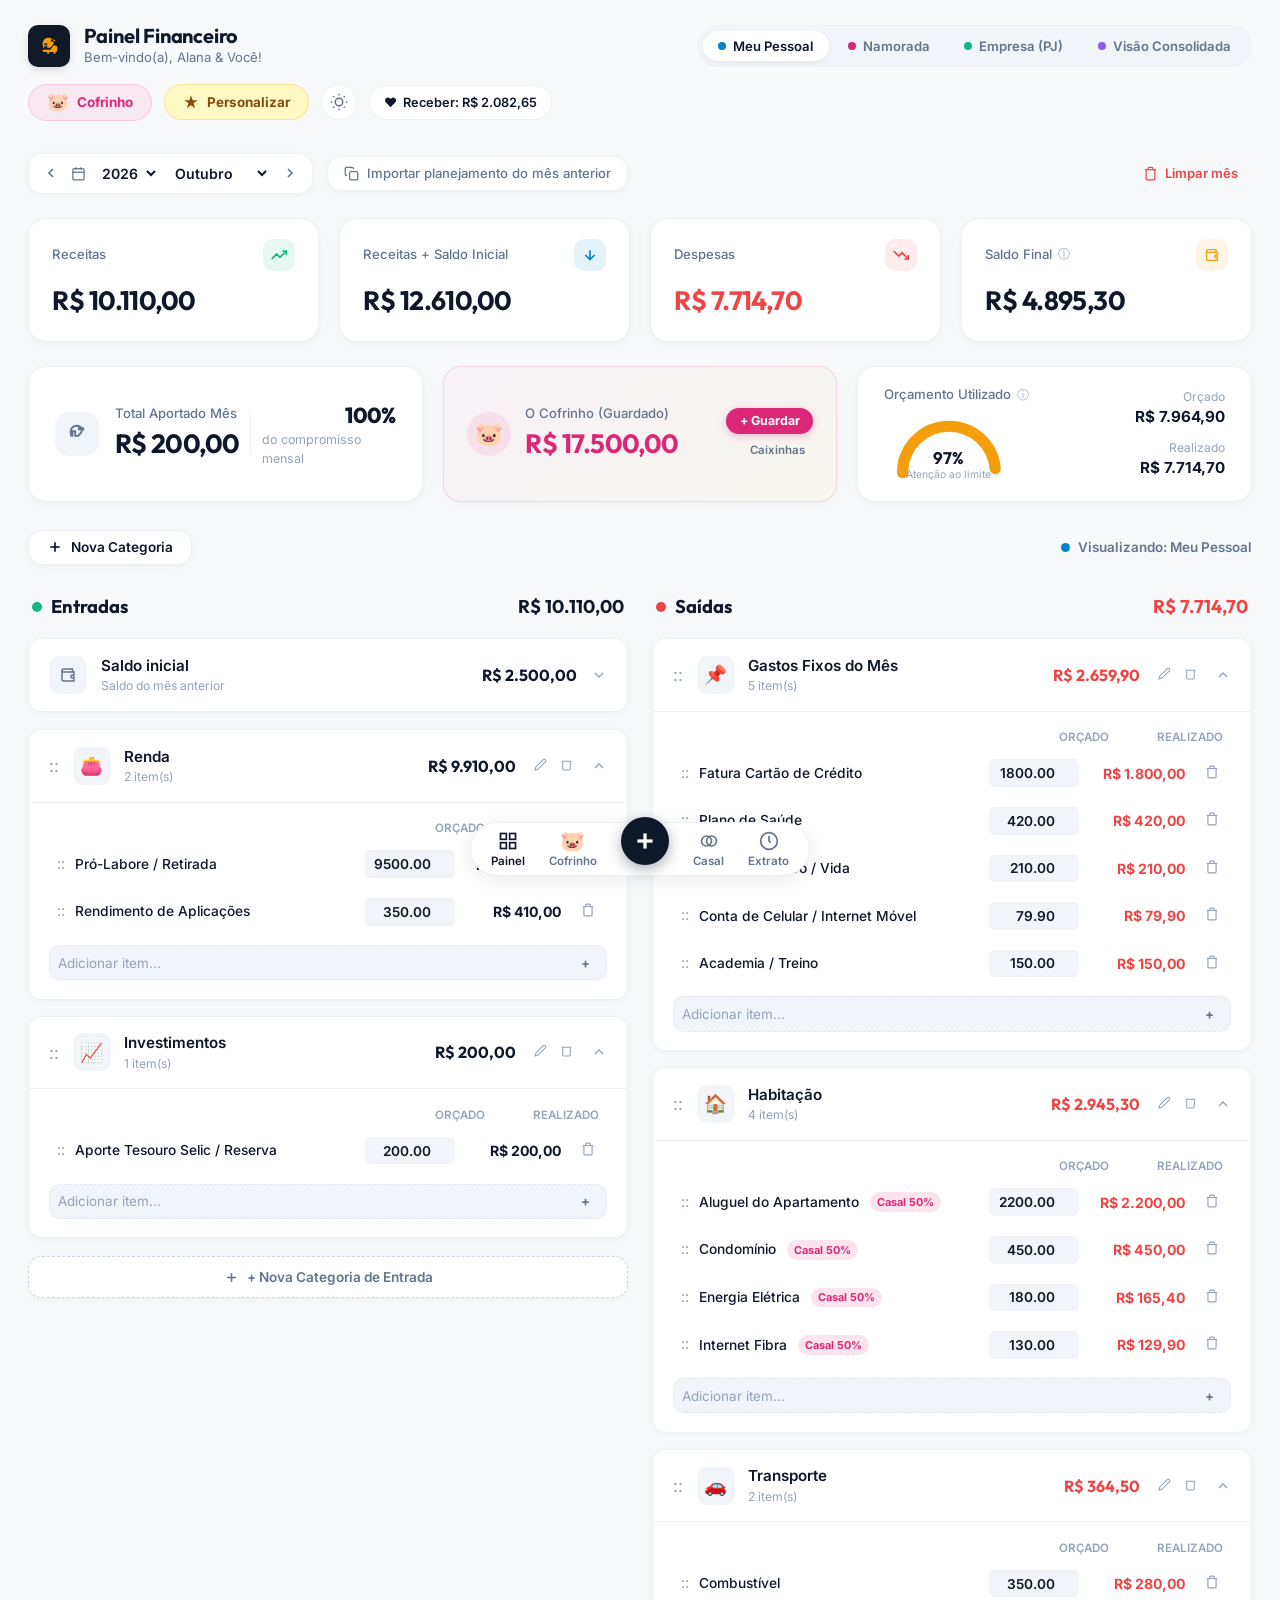
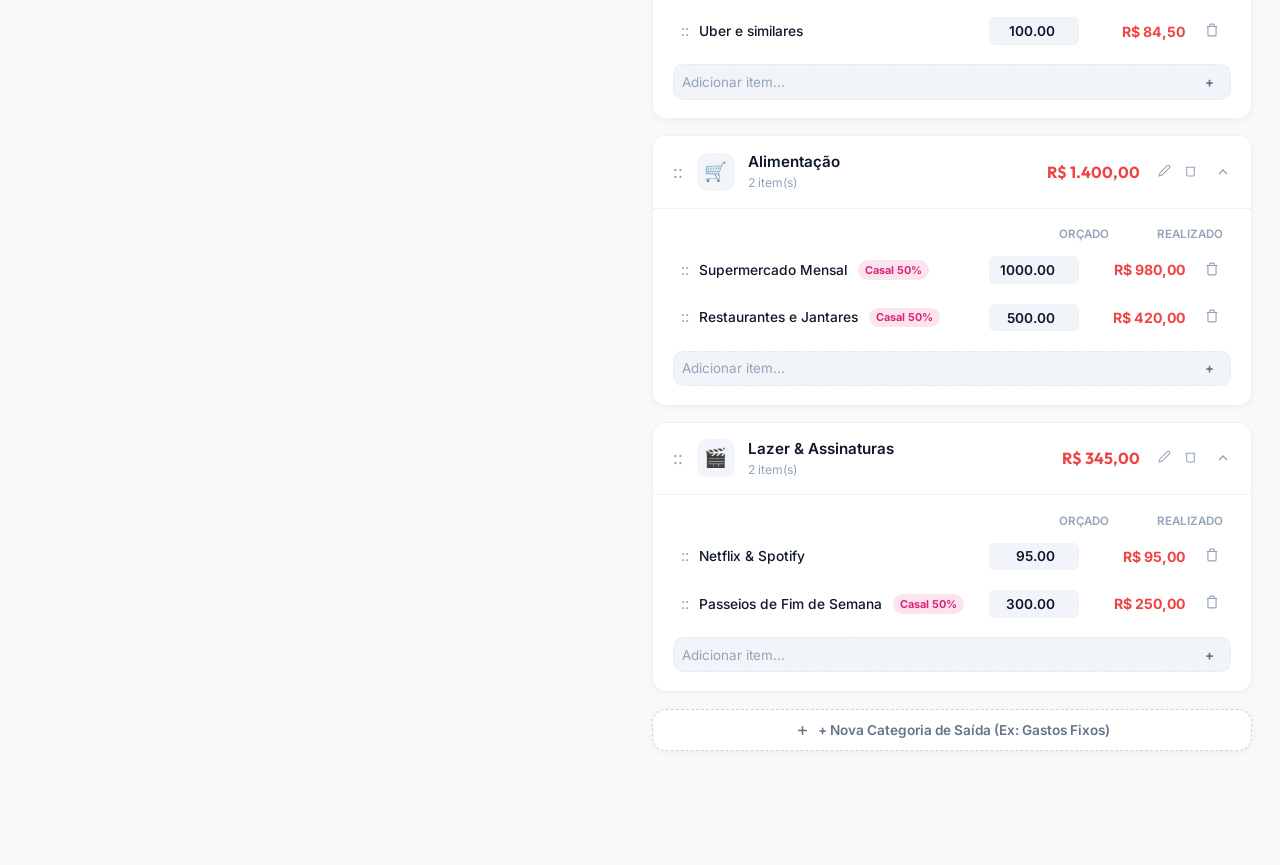
==== fin-dashboard/index.html @ a8e89af6 "feat: initial commit - FinFlow 360 dashboard financeiro" ====
<!DOCTYPE html>
<html lang="pt-BR">
<head>
  <meta charset="UTF-8" />
  <meta name="viewport" content="width=device-width, initial-scale=1.0" />
  <title>Painel Financeiro | Gestão Pessoal, Namorada e PJ</title>
  <meta name="description" content="Dashboard financeiro inteligente inspirado no Finavera, com controle de orçamento orçado vs realizado, metas e multi-perfil (Pessoal, Casal e PJ)." />

  <!-- Google Fonts: Inter & Outfit -->
  <link rel="preconnect" href="https://fonts.googleapis.com" />
  <link rel="preconnect" href="https://fonts.gstatic.com" crossorigin />
  <link href="https://fonts.googleapis.com/css2?family=Inter:wght@300;400;500;600;700;800&family=Outfit:wght@400;500;600;700;800&display=swap" rel="stylesheet" />

  <link rel="stylesheet" href="styles.css" />
</head>
<body>
  <!-- Toast Notification Container -->
  <div id="toast-container" class="toast-container" aria-live="polite"></div>

  <!-- App Container -->
  <div class="app-container">
    
    <!-- Top Header Bar (Inspired by Finavera) -->
    <header class="app-header">
      <div class="header-left">
        <!-- Piggy Bank Logo Badge -->
        <div class="brand-badge-icon" title="Painel Financeiro">
          <svg width="22" height="22" viewBox="0 0 24 24" fill="currentColor">
            <path d="M19 7c0-1.1-.9-2-2-2h-3v2h3v2.65L13.52 14H10V9H7v5H5.82C5.4 12.84 5 11.23 5 9.5 5 5.91 7.91 3 11.5 3c2.4 0 4.5 1.3 5.6 3.2L19 7zm-7 9h1.5l3.4-4.5h2.1c1.1 0 2 .9 2 2v3.5c0 .8-.7 1.5-1.5 1.5H19v2h-2v-2h-5v2h-2v-2H6.5C5.7 18 5 17.3 5 16.5V16h7zm-3.5-3.5c.55 0 1-.45 1-1s-.45-1-1-1-1 .45-1 1 .45 1 1 1z"/>
          </svg>
        </div>
        <div class="brand-titles">
          <h1 class="header-main-title">Painel Financeiro</h1>
          <span class="header-welcome" id="header-user-welcome">Bem-vindo(a), Alana & Você!</span>
        </div>
      </div>

      <!-- Center: Profile Switcher Tabs (3 Perfis + Consolidado) -->
      <div class="profile-nav-pills" id="profile-pill-selector">
        <button class="profile-pill active" data-profile="me" id="pill-me">
          <span class="pill-dot dot-me"></span>
          <span>Meu Pessoal</span>
        </button>
        <button class="profile-pill" data-profile="girlfriend" id="pill-girlfriend">
          <span class="pill-dot dot-gf"></span>
          <span>Namorada</span>
        </button>
        <button class="profile-pill" data-profile="business" id="pill-business">
          <span class="pill-dot dot-biz"></span>
          <span>Empresa (PJ)</span>
        </button>
        <button class="profile-pill" data-profile="all" id="pill-all">
          <span class="pill-dot dot-all"></span>
          <span>Visão Consolidada</span>
        </button>
      </div>

      <!-- Header Right Action Buttons -->
      <div class="header-right">
        <!-- Botão Cofrinho (O famoso Porquinho) -->
        <button class="btn-cofrinho" id="btn-open-cofrinho-modal" title="Abrir Meu Cofrinho (O famoso Porquinho)">
          <span class="pig-emoji">🐷</span>
          <span>Cofrinho</span>
        </button>

        <button class="btn-personalizar" id="btn-open-metas-modal" title="Personalizar metas e compromisso mensal">
          <svg width="16" height="16" viewBox="0 0 24 24" fill="currentColor">
            <path d="M12 2l2.4 7.4H22l-6.2 4.5 2.4 7.4L12 16.8 5.8 21.3l2.4-7.4L2 9.4h7.6z"/>
          </svg>
          <span>Personalizar</span>
        </button>

        <button class="btn-ghost-icon" id="btn-toggle-theme" title="Alternar Modo Escuro / Claro">
          <svg class="theme-icon-sun" width="18" height="18" viewBox="0 0 24 24" fill="none" stroke="currentColor" stroke-width="2">
            <circle cx="12" cy="12" r="5"/><line x1="12" y1="1" x2="12" y2="3"/><line x1="12" y1="21" x2="12" y2="23"/><line x1="4.22" y1="4.22" x2="5.64" y2="5.64"/><line x1="18.36" y1="18.36" x2="19.78" y2="19.78"/><line x1="1" y1="12" x2="3" y2="12"/><line x1="21" y1="12" x2="23" y2="12"/><line x1="4.22" y1="19.78" x2="5.64" y2="18.36"/><line x1="18.36" y1="5.64" x2="19.78" y2="4.22"/>
          </svg>
        </button>

        <!-- Quick Couple Debt Badge -->
        <div class="header-couple-pill" id="header-couple-settlement-btn" title="Ver Divisão de Gastos do Casal">
          <span class="hc-heart">❤️</span>
          <span class="hc-text" id="header-couple-text">Acerto: R$ 0,00</span>
        </div>
      </div>
    </header>

    <!-- Month & Period Bar (Exact layout as Screenshot) -->
    <section class="period-bar-section">
      <div class="period-bar-left">
        <div class="period-selector-box">
          <button class="period-nav-arrow" id="btn-prev-period" title="Mês Anterior">
            <svg width="16" height="16" viewBox="0 0 24 24" fill="none" stroke="currentColor" stroke-width="2.5"><polyline points="15 18 9 12 15 6"/></svg>
          </button>
          
          <div class="period-select-group">
            <svg width="15" height="15" viewBox="0 0 24 24" fill="none" stroke="currentColor" stroke-width="2"><rect x="3" y="4" width="18" height="18" rx="2" ry="2"/><line x1="16" y1="2" x2="16" y2="6"/><line x1="8" y1="2" x2="8" y2="6"/><line x1="3" y1="10" x2="21" y2="10"/></svg>
            <select id="select-year" class="period-select">
              <option value="2025">2025</option>
              <option value="2026" selected>2026</option>
              <option value="2027">2027</option>
            </select>
          </div>

          <div class="period-select-group">
            <select id="select-month" class="period-select">
              <option value="0">Janeiro</option>
              <option value="1">Fevereiro</option>
              <option value="2">Março</option>
              <option value="3">Abril</option>
              <option value="4">Maio</option>
              <option value="5">Junho</option>
              <option value="6">Julho</option>
              <option value="7">Agosto</option>
              <option value="8">Setembro</option>
              <option value="9" selected>Outubro</option>
              <option value="10">Novembro</option>
              <option value="11">Dezembro</option>
            </select>
          </div>

          <button class="period-nav-arrow" id="btn-next-period" title="Próximo Mês">
            <svg width="16" height="16" viewBox="0 0 24 24" fill="none" stroke="currentColor" stroke-width="2.5"><polyline points="9 18 15 12 9 6"/></svg>
          </button>
        </div>

        <button class="btn-import-previous" id="btn-copy-prev-month" title="Copiar estrutura e orçamentos do mês anterior">
          <svg width="15" height="15" viewBox="0 0 24 24" fill="none" stroke="currentColor" stroke-width="2"><rect x="9" y="9" width="13" height="13" rx="2" ry="2"/><path d="M5 15H4a2 2 0 0 1-2-2V4a2 2 0 0 1 2-2h9a2 2 0 0 1 2 2v1"/></svg>
          <span>Importar planejamento do mês anterior</span>
        </button>
      </div>

      <div class="period-bar-right">
        <button class="btn-clear-month" id="btn-clear-month">
          <svg width="15" height="15" viewBox="0 0 24 24" fill="none" stroke="currentColor" stroke-width="2"><polyline points="3 6 5 6 21 6"/><path d="M19 6v14a2 2 0 0 1-2 2H7a2 2 0 0 1-2-2V6m3 0V4a2 2 0 0 1 2-2h4a2 2 0 0 1 2 2v2"/></svg>
          <span>Limpar mês</span>
        </button>
      </div>
    </section>

    <!-- Row 1: 4 Main KPI Cards (Exactly as Finavera) -->
    <section class="kpi-finavera-grid">
      <!-- Card 1: Receitas -->
      <div class="card-kpi">
        <div class="kpi-top">
          <span class="kpi-label">Receitas</span>
          <div class="kpi-badge-icon badge-inc">
            <svg width="16" height="16" viewBox="0 0 24 24" fill="none" stroke="currentColor" stroke-width="2.5"><polyline points="23 6 13.5 15.5 8.5 10.5 1 18"/><polyline points="17 6 23 6 23 12"/></svg>
          </div>
        </div>
        <div class="kpi-big-value" id="kpi-receitas">R$ 0,00</div>
      </div>

      <!-- Card 2: Receitas + Saldo Inicial -->
      <div class="card-kpi">
        <div class="kpi-top">
          <span class="kpi-label">Receitas + Saldo Inicial</span>
          <div class="kpi-badge-icon badge-initial">
            <svg width="16" height="16" viewBox="0 0 24 24" fill="none" stroke="currentColor" stroke-width="2.5"><line x1="12" y1="5" x2="12" y2="19"/><polyline points="19 12 12 19 5 12"/></svg>
          </div>
        </div>
        <div class="kpi-big-value" id="kpi-receitas-saldo">R$ 0,00</div>
      </div>

      <!-- Card 3: Despesas -->
      <div class="card-kpi">
        <div class="kpi-top">
          <span class="kpi-label">Despesas</span>
          <div class="kpi-badge-icon badge-exp">
            <svg width="16" height="16" viewBox="0 0 24 24" fill="none" stroke="currentColor" stroke-width="2.5"><polyline points="23 18 13.5 8.5 8.5 13.5 1 6"/><polyline points="17 18 23 18 23 12"/></svg>
          </div>
        </div>
        <div class="kpi-big-value value-red" id="kpi-despesas">R$ 0,00</div>
      </div>

      <!-- Card 4: Saldo Final -->
      <div class="card-kpi">
        <div class="kpi-top">
          <span class="kpi-label">Saldo Final <span class="info-circle" title="Receitas + Saldo Inicial - Despesas">ⓘ</span></span>
          <div class="kpi-badge-icon badge-wallet">
            <svg width="16" height="16" viewBox="0 0 24 24" fill="none" stroke="currentColor" stroke-width="2"><path d="M20 12V8H6a2 2 0 0 1-2-2c0-1.1.9-2 2-2h12v4"/><path d="M4 6v12c0 1.1.9 2 2 2h14v-4"/><circle cx="18" cy="14" r="2"/></svg>
          </div>
        </div>
        <div class="kpi-big-value" id="kpi-saldo-final">R$ 0,00</div>
      </div>
    </section>

    <!-- Row 2: Secondary Cards (Total Investido + O Cofrinho + Orçamento Utilizado) -->
    <section class="kpi-secondary-grid">
      <!-- Total Investido Card -->
      <div class="card-kpi card-invested">
        <div class="invested-left">
          <div class="piggy-icon-container">
            <svg width="22" height="22" viewBox="0 0 24 24" fill="none" stroke="currentColor" stroke-width="2">
              <path d="M19 7c0-1.1-.9-2-2-2h-3v2h3v2.65L13.52 14H10V9H7v5H5.82C5.4 12.84 5 11.23 5 9.5 5 5.91 7.91 3 11.5 3c2.4 0 4.5 1.3 5.6 3.2L19 7z"/>
            </svg>
          </div>
          <div class="invested-text">
            <span class="kpi-label">Total Aportado Mês</span>
            <div class="kpi-big-value" id="kpi-invested">R$ 0,00</div>
          </div>
        </div>

        <div class="invested-divider"></div>

        <div class="invested-right">
          <div class="invested-pct" id="kpi-invested-pct">0%</div>
          <span class="invested-sub">do compromisso mensal</span>
        </div>
      </div>

      <!-- Card do Cofrinho (O famoso Porquinho) -->
      <div class="card-kpi card-cofrinho" id="card-cofrinho-widget">
        <div class="cofrinho-card-left">
          <div class="piggy-circle-icon">
            <span class="pig-large">🐷</span>
          </div>
          <div class="cofrinho-info">
            <span class="kpi-label">O Cofrinho (Guardado)</span>
            <div class="kpi-big-value value-piggy" id="kpi-cofrinho-total">R$ 0,00</div>
          </div>
        </div>
        <div class="cofrinho-card-actions">
          <button class="btn-guardar-cofrinho" id="btn-quick-guardar" title="Guardar dinheiro no porquinho">
            + Guardar
          </button>
          <button class="btn-detalhes-cofrinho" id="btn-quick-ver-cofrinho" title="Ver caixinhas do porquinho">
            Caixinhas
          </button>
        </div>
      </div>

      <!-- Orçamento Utilizado Card (With Semicircle Gauge) -->
      <div class="card-kpi card-gauge">
        <div class="gauge-left">
          <span class="kpi-label">Orçamento Utilizado <span class="info-circle" title="Porcentagem do orçamento realizado sobre o orçado">ⓘ</span></span>
          <div class="gauge-meter-wrapper">
            <!-- SVG Semi-circle gauge -->
            <svg class="gauge-svg" viewBox="0 0 120 70">
              <path class="gauge-bg" d="M 10 60 A 50 50 0 0 1 110 60" fill="none" stroke-width="12" />
              <path id="gauge-progress-bar" class="gauge-fill" d="M 10 60 A 50 50 0 0 1 110 60" fill="none" stroke-width="12" stroke-dasharray="157" stroke-dashoffset="157" />
            </svg>
            <div class="gauge-center-text" id="gauge-label-text">
              <span id="gauge-pct-val">0%</span>
              <small id="gauge-status-sub">Adicione orçamento</small>
            </div>
          </div>
        </div>

        <div class="gauge-right">
          <div class="gauge-metric-item">
            <span class="gm-label">Orçado</span>
            <strong class="gm-val" id="kpi-total-orcado">R$ 0,00</strong>
          </div>
          <div class="gauge-metric-item">
            <span class="gm-label">Realizado</span>
            <strong class="gm-val" id="kpi-total-realizado">R$ 0,00</strong>
          </div>
        </div>
      </div>
    </section>

    <!-- Consolidated 3-Profile Comparison Bar (When 'Visão Consolidada' is selected) -->
    <section class="consolidated-row" id="consolidated-details-row" style="display: none;">
      <div class="cons-col col-me">
        <div class="cons-head">
          <span class="dot-indicator dot-me"></span>
          <h4>Meu Pessoal</h4>
        </div>
        <div class="cons-data">
          <span>Receitas: <strong id="c-me-inc">R$ 0,00</strong></span>
          <span>Despesas: <strong id="c-me-exp" class="text-red">R$ 0,00</strong></span>
          <span>Saldo: <strong id="c-me-bal">R$ 0,00</strong></span>
        </div>
      </div>

      <div class="cons-col col-gf">
        <div class="cons-head">
          <span class="dot-indicator dot-gf"></span>
          <h4>Namorada</h4>
        </div>
        <div class="cons-data">
          <span>Receitas: <strong id="c-gf-inc">R$ 0,00</strong></span>
          <span>Despesas: <strong id="c-gf-exp" class="text-red">R$ 0,00</strong></span>
          <span>Saldo: <strong id="c-gf-bal">R$ 0,00</strong></span>
        </div>
      </div>

      <div class="cons-col col-biz">
        <div class="cons-head">
          <span class="dot-indicator dot-biz"></span>
          <h4>Empresa (PJ)</h4>
        </div>
        <div class="cons-data">
          <span>Faturamento: <strong id="c-biz-inc">R$ 0,00</strong></span>
          <span>Custos Operacionais: <strong id="c-biz-exp" class="text-red">R$ 0,00</strong></span>
          <span>Lucro Líquido: <strong id="c-biz-bal">R$ 0,00</strong></span>
        </div>
      </div>
    </section>

    <!-- Action Bar for Categories -->
    <div class="categories-action-bar">
      <button class="btn-nova-categoria" id="btn-open-category-modal">
        <svg width="16" height="16" viewBox="0 0 24 24" fill="none" stroke="currentColor" stroke-width="2.5"><line x1="12" y1="5" x2="12" y2="19"/><line x1="5" y1="12" x2="19" y2="12"/></svg>
        <span>Nova Categoria</span>
      </button>

      <div class="profile-current-indicator">
        <span class="pci-dot" id="pci-dot"></span>
        <span class="pci-text" id="pci-label">Visualizando: Meu Pessoal</span>
      </div>
    </div>

    <!-- Dual Column Layout: ● Entradas (Left) & ● Saídas (Right) -->
    <main class="budget-columns-grid">
      
      <!-- LEFT COLUMN: ● ENTRADAS -->
      <section class="budget-column column-entradas">
        <div class="column-header">
          <div class="column-title">
            <span class="bullet-dot bullet-green"></span>
            <h2>Entradas</h2>
          </div>
          <span class="column-total-val" id="col-entradas-total">R$ 0,00</span>
        </div>

        <!-- Initial Balance Accordion Card -->
        <div class="accordion-card" id="card-saldo-inicial">
          <div class="accordion-header" onclick="toggleAccordion('body-saldo-inicial')">
            <div class="acc-left">
              <div class="acc-icon-box">
                <svg width="18" height="18" viewBox="0 0 24 24" fill="none" stroke="currentColor" stroke-width="2"><path d="M20 12V8H6a2 2 0 0 1-2-2c0-1.1.9-2 2-2h12v4"/><path d="M4 6v12c0 1.1.9 2 2 2h14v-4"/><circle cx="18" cy="14" r="2"/></svg>
              </div>
              <div class="acc-titles">
                <span class="acc-name">Saldo inicial</span>
                <span class="acc-sub">Saldo do mês anterior</span>
              </div>
            </div>
            <div class="acc-right">
              <span class="acc-val" id="val-saldo-inicial">R$ 0,00</span>
              <svg class="acc-arrow" width="16" height="16" viewBox="0 0 24 24" fill="none" stroke="currentColor" stroke-width="2"><polyline points="6 9 12 15 18 9"/></svg>
            </div>
          </div>
          <div class="accordion-body" id="body-saldo-inicial">
            <div class="initial-balance-input-box">
              <label for="input-saldo-inicial">Definir Saldo Inicial deste mês:</label>
              <div class="ibi-row">
                <span class="ibi-prefix">R$</span>
                <input type="number" step="0.01" id="input-saldo-inicial" placeholder="0,00" />
                <button class="btn-save-inline" id="btn-save-initial-balance">Salvar</button>
              </div>
            </div>
          </div>
        </div>

        <!-- Dynamic Inflow Categories Container (Renda, Faturamento, Investimentos, etc.) -->
        <div class="categories-list" id="entradas-categories-container">
          <!-- Populated dynamically via app.js -->
        </div>

        <!-- Botão Adicionar Categoria de Entrada -->
        <button class="btn-add-column-cat" onclick="openNewCatModal('entrada')">
          <svg width="15" height="15" viewBox="0 0 24 24" fill="none" stroke="currentColor" stroke-width="2.5"><line x1="12" y1="5" x2="12" y2="19"/><line x1="5" y1="12" x2="19" y2="12"/></svg>
          <span>+ Nova Categoria de Entrada</span>
        </button>
      </section>

      <!-- RIGHT COLUMN: ● SAÍDAS -->
      <section class="budget-column column-saidas">
        <div class="column-header">
          <div class="column-title">
            <span class="bullet-dot bullet-red"></span>
            <h2>Saídas</h2>
          </div>
          <span class="column-total-val value-red" id="col-saidas-total">R$ 0,00</span>
        </div>

        <!-- Dynamic Outflow Categories Container (Habitação, Gastos Fixos, Transporte, etc.) -->
        <div class="categories-list" id="saidas-categories-container">
          <!-- Populated dynamically via app.js -->
        </div>

        <!-- Botão Adicionar Categoria de Saída -->
        <button class="btn-add-column-cat" onclick="openNewCatModal('saida')">
          <svg width="15" height="15" viewBox="0 0 24 24" fill="none" stroke="currentColor" stroke-width="2.5"><line x1="12" y1="5" x2="12" y2="19"/><line x1="5" y1="12" x2="19" y2="12"/></svg>
          <span>+ Nova Categoria de Saída (Ex: Gastos Fixos)</span>
        </button>
      </section>

    </main>

    <!-- Floating Bottom Navigation Bar (Dock as in Screenshot) -->
    <nav class="bottom-dock-nav">
      <button class="dock-btn active" id="dock-btn-painel" title="Painel Principal">
        <svg width="20" height="20" viewBox="0 0 24 24" fill="none" stroke="currentColor" stroke-width="2">
          <rect x="3" y="3" width="7" height="7"/><rect x="14" y="3" width="7" height="7"/><rect x="14" y="14" width="7" height="7"/><rect x="3" y="14" width="7" height="7"/>
        </svg>
        <span>Painel</span>
      </button>

      <button class="dock-btn" id="dock-btn-cofrinho" title="O Meu Cofrinho (Porquinho)">
        <span style="font-size: 1.25rem; line-height: 1;">🐷</span>
        <span>Cofrinho</span>
      </button>

      <!-- Center Elevated '+ Novo' Button -->
      <button class="dock-center-add-btn" id="dock-btn-novo" title="Adicionar Novo Lançamento">
        <svg width="26" height="26" viewBox="0 0 24 24" fill="none" stroke="currentColor" stroke-width="3">
          <line x1="12" y1="5" x2="12" y2="19"/><line x1="5" y1="12" x2="19" y2="12"/>
        </svg>
        <span class="dock-center-label">Novo</span>
      </button>

      <button class="dock-btn" id="dock-btn-casal" title="Acerto de Contas do Casal">
        <svg width="20" height="20" viewBox="0 0 24 24" fill="none" stroke="currentColor" stroke-width="2">
          <circle cx="9" cy="12" r="6"/><circle cx="15" cy="12" r="6"/>
        </svg>
        <span>Casal</span>
      </button>

      <button class="dock-btn" id="dock-btn-extrato" title="Extrato e Backup">
        <svg width="20" height="20" viewBox="0 0 24 24" fill="none" stroke="currentColor" stroke-width="2">
          <circle cx="12" cy="12" r="10"/><polyline points="12 6 12 12 14 14"/>
        </svg>
        <span>Extrato</span>
      </button>
    </nav>

  </div>

  <!-- ==========================================================================
       MODAL 1: Personalizar Metas (✨ Identical to Screenshot 2)
       ========================================================================== -->
  <div class="modal-backdrop" id="modal-metas" role="dialog" aria-modal="true">
    <div class="modal-dialog modal-metas-dialog">
      <div class="modal-header">
        <div class="modal-header-title">
          <svg width="18" height="18" viewBox="0 0 24 24" fill="#ca8a04">
            <path d="M12 2l2.4 7.4H22l-6.2 4.5 2.4 7.4L12 16.8 5.8 21.3l2.4-7.4L2 9.4h7.6z"/>
          </svg>
          <h3>Personalizar Metas</h3>
        </div>
        <button class="modal-close-icon" id="btn-close-metas-modal" aria-label="Fechar">✕</button>
      </div>

      <div class="modal-body metas-modal-body">
        
        <!-- Section 1: Compromisso Mensal -->
        <div class="meta-section">
          <div class="meta-section-header">
            <div class="msh-left">
              <span class="msh-icon">💰</span>
              <span>Meu compromisso mensal é poupar:</span>
            </div>
            <button class="btn-calcular-yellow" id="btn-calc-compromisso">
              <svg width="13" height="13" viewBox="0 0 24 24" fill="none" stroke="currentColor" stroke-width="2.5"><rect x="4" y="2" width="16" height="20" rx="2"/><line x1="8" y1="6" x2="16" y2="6"/><line x1="16" y1="14" x2="16" y2="18"/><path d="M16 10h.01"/><path d="M12 10h.01"/><path d="M8 10h.01"/><path d="M12 14h.01"/><path d="M8 14h.01"/><path d="M12 18h.01"/><path d="M8 18h.01"/></svg>
              Calcular
            </button>
          </div>
          <div class="meta-card-main">
            <div class="mcm-val-group">
              <span class="mcm-val" id="meta-compromisso-display">R$ 200,00</span>
              <span class="mcm-sub">por mês</span>
            </div>
            <button class="btn-meta-edit" onclick="editMetaCompromisso()" title="Editar valor">
              <svg width="16" height="16" viewBox="0 0 24 24" fill="none" stroke="currentColor" stroke-width="2"><path d="M17 3a2.828 2.828 0 1 1 4 4L7.5 20.5 2 22l1.5-5.5L17 3z"/></svg>
            </button>
          </div>
        </div>

        <!-- Section 2: Reserva de Emergência -->
        <div class="meta-section">
          <div class="meta-section-header">
            <div class="msh-left">
              <span class="msh-icon">🛡️</span>
              <span>Reserva de Emergência</span>
            </div>
            <button class="btn-calcular-simple" id="btn-calc-reserva">
              <svg width="13" height="13" viewBox="0 0 24 24" fill="none" stroke="currentColor" stroke-width="2.5"><rect x="4" y="2" width="16" height="20" rx="2"/></svg>
              Calcular
            </button>
          </div>
          <div class="meta-item-card">
            <div class="mic-left">
              <span class="mic-icon-pig">🐖</span>
              <div class="mic-info">
                <strong>Reserva de Emergência</strong>
                <span id="meta-reserva-display">R$ 25.000,00</span>
              </div>
            </div>
            <div class="mic-actions">
              <button class="btn-icon-soft" title="Ocultar/Exibir"><svg width="16" height="16" viewBox="0 0 24 24" fill="none" stroke="currentColor" stroke-width="2"><path d="M1 12s4-8 11-8 11 8 11 8-4 8-11 8-11-8-11-8z"/><circle cx="12" cy="12" r="3"/></svg></button>
              <button class="btn-icon-soft" onclick="editMetaGoal('reserva')" title="Editar"><svg width="16" height="16" viewBox="0 0 24 24" fill="none" stroke="currentColor" stroke-width="2"><path d="M17 3a2.828 2.828 0 1 1 4 4L7.5 20.5 2 22l1.5-5.5L17 3z"/></svg></button>
            </div>
          </div>
        </div>

        <!-- Section 3: Liberdade Financeira -->
        <div class="meta-section">
          <div class="meta-section-header">
            <div class="msh-left">
              <span class="msh-icon">✨</span>
              <span>Liberdade Financeira</span>
            </div>
          </div>
          <div class="meta-item-card">
            <div class="mic-left">
              <span class="mic-icon-pig">🐖</span>
              <div class="mic-info">
                <strong>Liberdade Financeira</strong>
                <span id="meta-liberdade-display">R$ 800.000,00</span>
              </div>
            </div>
            <div class="mic-actions">
              <button class="btn-icon-soft" title="Ocultar/Exibir"><svg width="16" height="16" viewBox="0 0 24 24" fill="none" stroke="currentColor" stroke-width="2"><path d="M1 12s4-8 11-8 11 8 11 8-4 8-11 8-11-8-11-8z"/><circle cx="12" cy="12" r="3"/></svg></button>
              <button class="btn-icon-soft" onclick="editMetaGoal('liberdade')" title="Editar"><svg width="16" height="16" viewBox="0 0 24 24" fill="none" stroke="currentColor" stroke-width="2"><path d="M17 3a2.828 2.828 0 1 1 4 4L7.5 20.5 2 22l1.5-5.5L17 3z"/></svg></button>
            </div>
          </div>
        </div>

        <!-- Section 4: Outras Metas -->
        <div class="meta-section">
          <div class="meta-section-header">
            <div class="msh-left">
              <span class="msh-icon">🎯</span>
              <span>Outras Metas</span>
            </div>
            <button class="btn-inline-add" id="btn-add-other-meta">+ Nova Meta</button>
          </div>
          
          <div class="other-metas-list" id="other-metas-container">
            <!-- Dynamically loaded -->
          </div>
        </div>

      </div>
      <div class="modal-footer">
        <button class="btn-primary-finavera" id="btn-save-metas-modal">Concluído</button>
      </div>
    </div>
  </div>

  <!-- ==========================================================================
       MODAL 2: Adicionar / Editar Lançamento ou Item
       ========================================================================== -->
  <div class="modal-backdrop" id="modal-item" role="dialog" aria-modal="true">
    <div class="modal-dialog">
      <div class="modal-header">
        <h3 id="modal-item-title">Novo Lançamento</h3>
        <button class="modal-close-icon" id="btn-close-item-modal">✕</button>
      </div>
      <form id="form-item">
        <input type="hidden" id="form-item-id" />
        <input type="hidden" id="form-item-cat-id" />

        <div class="modal-body form-body">
          <!-- Flow Type: Entrada vs Saída -->
          <div class="type-toggle-finavera">
            <label class="tt-option">
              <input type="radio" name="item-flow" value="saida" id="flow-saida" checked />
              <span class="tt-btn btn-saida">● Saída / Despesa</span>
            </label>
            <label class="tt-option">
              <input type="radio" name="item-flow" value="entrada" id="flow-entrada" />
              <span class="tt-btn btn-entrada">● Entrada / Receita</span>
            </label>
          </div>

          <div class="form-row">
            <div class="form-field">
              <label for="form-item-profile">Perfil *</label>
              <select id="form-item-profile" required>
                <option value="me">Meu Pessoal</option>
                <option value="girlfriend">Namorada</option>
                <option value="business">Empresa (PJ)</option>
              </select>
            </div>
            <div class="form-field">
              <label for="form-item-cat">Categoria *</label>
              <select id="form-item-cat" required>
                <!-- Populated dynamically -->
              </select>
            </div>
          </div>

          <div class="form-field full-width">
            <label for="form-item-name">Nome do Item / Descrição *</label>
            <input type="text" id="form-item-name" placeholder="Ex: Condomínio, Combustível, Tráfego Meta, Salário..." required />
          </div>

          <div class="form-row">
            <div class="form-field">
              <label for="form-item-orcado">Valor Orçado (Planejado) R$</label>
              <input type="number" step="0.01" min="0" id="form-item-orcado" placeholder="0,00" />
            </div>
            <div class="form-field">
              <label for="form-item-realizado">Valor Realizado (Gasto Real) R$ *</label>
              <input type="number" step="0.01" min="0" id="form-item-realizado" placeholder="0,00" required />
            </div>
          </div>

          <!-- Couple Expense Split Toggle -->
          <div class="form-field full-width split-box-finavera" id="couple-split-field">
            <label class="split-checkbox-label">
              <input type="checkbox" id="form-item-is-shared" />
              <span>❤️ Dividir este gasto entre o casal (50% / 50%)</span>
            </label>
            <small class="split-hint">Calcula automaticamente quem pagou e atualiza o acerto de contas do casal.</small>
          </div>
        </div>

        <div class="modal-footer">
          <button type="button" class="btn-ghost" id="btn-cancel-item-modal">Cancelar</button>
          <button type="submit" class="btn-primary-finavera">Salvar Lançamento</button>
        </div>
      </form>
    </div>
  </div>

  <!-- ==========================================================================
       MODAL 3: Nova Categoria
       ========================================================================== -->
  <div class="modal-backdrop" id="modal-new-cat" role="dialog" aria-modal="true">
    <div class="modal-dialog modal-sm">
      <div class="modal-header">
        <h3>+ Nova Categoria</h3>
        <button class="modal-close-icon" id="btn-close-new-cat">✕</button>
      </div>
      <form id="form-new-cat">
        <div class="modal-body form-body">
          <div class="form-field full-width">
            <label>Tipo de Fluxo</label>
            <select id="new-cat-flow">
              <option value="saida">Saída (Despesa / Gastos Fixos)</option>
              <option value="entrada">Entrada (Receita)</option>
            </select>
          </div>

          <div class="form-field full-width">
            <label>Perfil</label>
            <select id="new-cat-profile">
              <option value="me">Meu Pessoal</option>
              <option value="girlfriend">Namorada</option>
              <option value="business">Empresa (PJ)</option>
            </select>
          </div>

          <div class="form-field full-width">
            <label>Nome da Categoria *</label>
            <input type="text" id="new-cat-name" placeholder="Ex: Gastos Fixos, Assinaturas, Lojas Online..." required />
          </div>

          <div class="form-field full-width">
            <label>Escolha um Ícone / Emoji</label>
            <div class="emoji-quick-picker" id="emoji-quick-picker">
              <button type="button" class="emoji-chip active" onclick="selectCatEmoji('📌')">📌</button>
              <button type="button" class="emoji-chip" onclick="selectCatEmoji('🔒')">🔒</button>
              <button type="button" class="emoji-chip" onclick="selectCatEmoji('💳')">💳</button>
              <button type="button" class="emoji-chip" onclick="selectCatEmoji('🏥')">🏥</button>
              <button type="button" class="emoji-chip" onclick="selectCatEmoji('🏠')">🏠</button>
              <button type="button" class="emoji-chip" onclick="selectCatEmoji('🚗')">🚗</button>
              <button type="button" class="emoji-chip" onclick="selectCatEmoji('🛒')">🛒</button>
              <button type="button" class="emoji-chip" onclick="selectCatEmoji('🎬')">🎬</button>
              <button type="button" class="emoji-chip" onclick="selectCatEmoji('📚')">📚</button>
              <button type="button" class="emoji-chip" onclick="selectCatEmoji('✨')">✨</button>
              <button type="button" class="emoji-chip" onclick="selectCatEmoji('💼')">💼</button>
              <button type="button" class="emoji-chip" onclick="selectCatEmoji('⚡')">⚡</button>
              <button type="button" class="emoji-chip" onclick="selectCatEmoji('📱')">📱</button>
              <button type="button" class="emoji-chip" onclick="selectCatEmoji('🐾')">🐾</button>
              <button type="button" class="emoji-chip" onclick="selectCatEmoji('✈️')">✈️</button>
            </div>
            <input type="hidden" id="new-cat-icon" value="📌" />
          </div>
        </div>
        <div class="modal-footer">
          <button type="button" class="btn-ghost" id="btn-cancel-new-cat">Cancelar</button>
          <button type="submit" class="btn-primary-finavera">Criar Categoria</button>
        </div>
      </form>
    </div>
  </div>

  <!-- ==========================================================================
       MODAL: O Cofrinho (O famoso Porquinho & Caixinhas)
       ========================================================================== -->
  <div class="modal-backdrop" id="modal-cofrinho" role="dialog" aria-modal="true">
    <div class="modal-dialog modal-cofrinho-dialog">
      <div class="modal-header">
        <div class="modal-header-title">
          <span style="font-size: 1.4rem;">🐷</span>
          <h3>O Cofrinho (Meu Porquinho)</h3>
        </div>
        <button class="modal-close-icon" id="btn-close-cofrinho-modal">✕</button>
      </div>
      <div class="modal-body cofrinho-modal-body">
        <!-- Big Piggy Balance Card -->
        <div class="cofrinho-hero-card">
          <div class="chc-left">
            <span class="chc-sub">Total Acumulado no Porquinho</span>
            <div class="chc-amount" id="modal-cofrinho-total">R$ 0,00</div>
            <span class="chc-badge" id="modal-cofrinho-profile-label">Perfil Ativo: Meu Pessoal</span>
          </div>
          <div class="chc-pig-illustration">
            <span>🐖</span>
          </div>
        </div>

        <!-- Quick Deposit / Withdraw Form -->
        <div class="cofrinho-action-box">
          <div class="cab-header">
            <strong>Movimentar Porquinho</strong>
            <small>Guarde ou resgate valores a qualquer momento</small>
          </div>
          <div class="cab-inputs">
            <select id="cofrinho-target-select">
              <!-- Populated dynamically -->
            </select>
            <div class="cab-row">
              <span class="ibi-prefix">R$</span>
              <input type="number" step="0.01" min="0.01" id="cofrinho-action-amount" placeholder="0,00" />
              <button class="btn-pig-deposit" id="btn-action-guardar">+ Guardar</button>
              <button class="btn-pig-withdraw" id="btn-action-resgatar">- Resgatar</button>
            </div>
          </div>
        </div>

        <!-- Caixinhas List -->
        <div class="caixinhas-header">
          <h4>Minhas Caixinhas & Metas do Cofrinho</h4>
          <button class="btn-inline-add" id="btn-create-caixinha">+ Nova Caixinha</button>
        </div>

        <div class="caixinhas-list" id="caixinhas-container">
          <!-- Populated dynamically via app.js -->
        </div>
      </div>
      <div class="modal-footer">
        <button type="button" class="btn-primary-finavera" id="btn-close-cofrinho-btn">Fechar</button>
      </div>
    </div>
  </div>

  <!-- ==========================================================================
       MODAL 4: Acerto de Contas do Casal
       ========================================================================== -->
  <div class="modal-backdrop" id="modal-couple" role="dialog" aria-modal="true">
    <div class="modal-dialog">
      <div class="modal-header">
        <div class="modal-header-title">
          <span>❤️</span>
          <h3>Divisão de Gastos do Casal</h3>
        </div>
        <button class="modal-close-icon" id="btn-close-couple-modal">✕</button>
      </div>
      <div class="modal-body couple-modal-body">
        <div class="couple-summary-card">
          <div class="csc-row">
            <span>Total Compartilhado no Mês:</span>
            <strong id="couple-total-shared">R$ 0,00</strong>
          </div>
          <div class="csc-row">
            <span>Pago por Você:</span>
            <span id="couple-paid-me" class="color-blue">R$ 0,00</span>
          </div>
          <div class="csc-row">
            <span>Pago pela Namorada:</span>
            <span id="couple-paid-gf" class="color-pink">R$ 0,00</span>
          </div>
          <hr class="csc-divider" />
          <div class="csc-verdict-box" id="couple-verdict-box">
            <span class="verdict-title">Balanço do Acerto:</span>
            <span class="verdict-value" id="couple-verdict-msg">Calculando...</span>
          </div>
        </div>

        <h4 class="couple-list-title">Itens divididos neste mês:</h4>
        <div class="couple-shared-items" id="couple-shared-items-list">
          <!-- Populated dynamically -->
        </div>
      </div>
      <div class="modal-footer">
        <button type="button" class="btn-primary-finavera" id="btn-close-couple-btn">Entendido</button>
      </div>
    </div>
  </div>

  <!-- ==========================================================================
       MODAL 5: Extrato & Backup de Dados
       ========================================================================== -->
  <div class="modal-backdrop" id="modal-extrato" role="dialog" aria-modal="true">
    <div class="modal-dialog modal-lg">
      <div class="modal-header">
        <h3>Extrato & Gerenciamento de Dados</h3>
        <button class="modal-close-icon" id="btn-close-extrato">✕</button>
      </div>
      <div class="modal-body">
        <div class="extrato-tools-bar">
          <button class="btn-finavera-outline" id="btn-export-csv">
            <svg width="15" height="15" viewBox="0 0 24 24" fill="none" stroke="currentColor" stroke-width="2"><path d="M21 15v4a2 2 0 0 1-2 2H5a2 2 0 0 1-2-2v-4"/><polyline points="7 10 12 15 17 10"/><line x1="12" y1="15" x2="12" y2="3"/></svg>
            Exportar CSV (Excel)
          </button>
          <button class="btn-finavera-outline" id="btn-backup-json">
            <svg width="15" height="15" viewBox="0 0 24 24" fill="none" stroke="currentColor" stroke-width="2"><path d="M21 15v4a2 2 0 0 1-2 2H5a2 2 0 0 1-2-2v-4"/><polyline points="7 10 12 15 17 10"/><line x1="12" y1="15" x2="12" y2="3"/></svg>
            Baixar Backup (JSON)
          </button>
          <button class="btn-finavera-outline" id="btn-restore-json-trigger">
            <svg width="15" height="15" viewBox="0 0 24 24" fill="none" stroke="currentColor" stroke-width="2"><path d="M21 15v4a2 2 0 0 1-2 2H5a2 2 0 0 1-2-2v-4"/><polyline points="17 8 12 3 7 8"/><line x1="12" y1="3" x2="12" y2="15"/></svg>
            Restaurar Backup
          </button>
          <input type="file" id="input-restore-json" accept=".json" style="display: none;" />
        </div>

        <div class="table-container-extrato">
          <table class="finavera-table" id="extrato-table">
            <thead>
              <tr>
                <th>Perfil</th>
                <th>Tipo</th>
                <th>Categoria</th>
                <th>Item</th>
                <th>Orçado</th>
                <th>Realizado</th>
                <th>Dividido</th>
                <th width="70">Ações</th>
              </tr>
            </thead>
            <tbody id="extrato-table-body">
              <!-- Dynamically populated -->
            </tbody>
          </table>
        </div>
      </div>
      <div class="modal-footer">
        <button class="btn-primary-finavera" id="btn-close-extrato-btn">Fechar</button>
      </div>
    </div>
  </div>

  <!-- App Logic -->
  <script src="app.js"></script>
</body>
</html>
---- fin-dashboard/styles.css ----
/* ==========================================================================
   Finavera-Inspired Financial Dashboard - Stylesheet
   ========================================================================== */

:root {
  /* Fonts */
  --font-sans: 'Inter', -apple-system, BlinkMacSystemFont, 'Segoe UI', Roboto, sans-serif;
  --font-display: 'Outfit', var(--font-sans);

  /* Light Theme (Finavera Aesthetic) */
  --bg-app: #f7f9fa;
  --bg-surface: #ffffff;
  --bg-surface-subtle: #f8fafc;
  --bg-surface-elevated: #f1f5f9;
  --bg-input: #f1f5f9;
  
  --border-light: #eef2f6;
  --border-subtle: #e2e8f0;
  --border-hover: #cbd5e1;
  
  --text-main: #0f172a;
  --text-secondary: #64748b;
  --text-muted: #94a3b8;

  /* Accent & Functional Colors */
  --color-green: #10b981;
  --color-green-light: #ecfdf5;
  --color-red: #ef4444;
  --color-red-light: #fef2f2;
  --color-yellow: #f59e0b;
  --color-yellow-light: #fef9c3;
  --color-yellow-dark: #854d0e;
  --color-blue: #0284c7;
  --color-pink: #db2777;
  --color-purple: #8b5cf6;

  /* Shadows & Radius */
  --radius-xs: 6px;
  --radius-sm: 10px;
  --radius-md: 14px;
  --radius-lg: 18px;
  --radius-xl: 24px;
  --radius-full: 9999px;

  --shadow-card: 0 2px 10px rgba(0, 0, 0, 0.03), 0 1px 3px rgba(0, 0, 0, 0.02);
  --shadow-elevated: 0 10px 25px -5px rgba(0, 0, 0, 0.06), 0 8px 10px -6px rgba(0, 0, 0, 0.04);
  --shadow-dock: 0 4px 20px rgba(0, 0, 0, 0.08);

  --transition-fast: 150ms ease;
  --transition-normal: 250ms ease;
}

/* Dark Theme Overrides */
[data-theme="dark"] {
  --bg-app: #090d16;
  --bg-surface: #111827;
  --bg-surface-subtle: #172033;
  --bg-surface-elevated: #1e293b;
  --bg-input: #1a2436;
  
  --border-light: rgba(255, 255, 255, 0.07);
  --border-subtle: rgba(255, 255, 255, 0.12);
  --border-hover: rgba(255, 255, 255, 0.22);
  
  --text-main: #f8fafc;
  --text-secondary: #94a3b8;
  --text-muted: #64748b;

  --color-green-light: rgba(16, 185, 129, 0.15);
  --color-red-light: rgba(239, 68, 68, 0.15);
  --color-yellow-light: rgba(245, 158, 11, 0.15);
  --color-yellow-dark: #fbbf24;

  --shadow-card: 0 4px 12px rgba(0, 0, 0, 0.25);
  --shadow-elevated: 0 14px 30px rgba(0, 0, 0, 0.4);
  --shadow-dock: 0 8px 24px rgba(0, 0, 0, 0.45);
}

/* Base Reset */
*, *::before, *::after {
  box-sizing: border-box;
  margin: 0;
  padding: 0;
}

body {
  font-family: var(--font-sans);
  background-color: var(--bg-app);
  color: var(--text-main);
  min-height: 100vh;
  line-height: 1.5;
  -webkit-font-smoothing: antialiased;
  padding-bottom: 90px; /* Space for floating bottom dock */
}

button, input, select, textarea {
  font-family: inherit;
  color: inherit;
}

button {
  cursor: pointer;
  border: none;
  background: none;
}

/* ==========================================================================
   App Container & Header (Finavera Aesthetic)
   ========================================================================== */
.app-container {
  max-width: 1280px;
  margin: 0 auto;
  padding: 1.5rem 1.75rem;
  display: flex;
  flex-direction: column;
  gap: 1.5rem;
}

.app-header {
  display: flex;
  align-items: center;
  justify-content: space-between;
  flex-wrap: wrap;
  gap: 1rem;
  padding-bottom: 0.5rem;
}

.header-left {
  display: flex;
  align-items: center;
  gap: 0.85rem;
}

.brand-badge-icon {
  width: 42px;
  height: 42px;
  border-radius: var(--radius-sm);
  background-color: #111827;
  color: #f59e0b;
  display: flex;
  align-items: center;
  justify-content: center;
  box-shadow: 0 3px 8px rgba(0, 0, 0, 0.12);
}

[data-theme="dark"] .brand-badge-icon {
  background-color: #1e293b;
  border: 1px solid rgba(255, 255, 255, 0.1);
}

.brand-titles {
  display: flex;
  flex-direction: column;
}

.header-main-title {
  font-family: var(--font-display);
  font-size: 1.25rem;
  font-weight: 700;
  letter-spacing: -0.01em;
  line-height: 1.2;
}

.header-welcome {
  font-size: 0.82rem;
  color: var(--text-secondary);
}

/* Profile Switcher Pills (Top Center) */
.profile-nav-pills {
  display: flex;
  align-items: center;
  background: var(--bg-surface-elevated);
  padding: 0.3rem;
  border-radius: var(--radius-full);
  gap: 0.25rem;
  border: 1px solid var(--border-light);
}

.profile-pill {
  display: flex;
  align-items: center;
  gap: 0.45rem;
  padding: 0.45rem 0.95rem;
  border-radius: var(--radius-full);
  font-size: 0.82rem;
  font-weight: 600;
  color: var(--text-secondary);
  transition: all var(--transition-fast);
}

.profile-pill:hover {
  color: var(--text-main);
}

.profile-pill.active {
  background: var(--bg-surface);
  color: var(--text-main);
  box-shadow: 0 2px 6px rgba(0, 0, 0, 0.05);
}

.pill-dot {
  width: 8px;
  height: 8px;
  border-radius: var(--radius-full);
}

.dot-me { background-color: var(--color-blue); }
.dot-gf { background-color: var(--color-pink); }
.dot-biz { background-color: var(--color-green); }
.dot-all { background-color: var(--color-purple); }

/* Header Right Actions */
.header-right {
  display: flex;
  align-items: center;
  gap: 0.75rem;
}

.btn-personalizar {
  display: inline-flex;
  align-items: center;
  gap: 0.45rem;
  background-color: var(--color-yellow-light);
  color: var(--color-yellow-dark);
  font-size: 0.84rem;
  font-weight: 700;
  padding: 0.55rem 1.15rem;
  border-radius: var(--radius-full);
  border: 1px solid rgba(245, 158, 11, 0.25);
  transition: all var(--transition-fast);
}

.btn-personalizar:hover {
  transform: translateY(-1px);
  filter: brightness(0.97);
}

.btn-ghost-icon {
  width: 36px;
  height: 36px;
  border-radius: var(--radius-full);
  display: flex;
  align-items: center;
  justify-content: center;
  color: var(--text-secondary);
  background: var(--bg-surface);
  border: 1px solid var(--border-light);
  transition: all var(--transition-fast);
}

.btn-ghost-icon:hover {
  color: var(--text-main);
  background: var(--bg-surface-elevated);
}

.header-couple-pill {
  display: inline-flex;
  align-items: center;
  gap: 0.4rem;
  padding: 0.45rem 0.85rem;
  background: var(--bg-surface);
  border: 1px solid var(--border-light);
  border-radius: var(--radius-full);
  font-size: 0.8rem;
  font-weight: 600;
  cursor: pointer;
  transition: all var(--transition-fast);
}

.header-couple-pill:hover {
  border-color: var(--color-pink);
  box-shadow: 0 2px 8px rgba(219, 39, 119, 0.12);
}

/* ==========================================================================
   Period Selector Bar (Finavera Style)
   ========================================================================== */
.period-bar-section {
  display: flex;
  align-items: center;
  justify-content: space-between;
  flex-wrap: wrap;
  gap: 1rem;
}

.period-bar-left {
  display: flex;
  align-items: center;
  gap: 0.85rem;
  flex-wrap: wrap;
}

.period-selector-box {
  display: flex;
  align-items: center;
  background: var(--bg-surface);
  border: 1px solid var(--border-light);
  border-radius: var(--radius-md);
  padding: 0.35rem 0.5rem;
  gap: 0.4rem;
  box-shadow: var(--shadow-card);
}

.period-nav-arrow {
  display: flex;
  align-items: center;
  justify-content: center;
  width: 28px;
  height: 28px;
  border-radius: var(--radius-xs);
  color: var(--text-secondary);
  transition: all var(--transition-fast);
}

.period-nav-arrow:hover {
  background: var(--bg-surface-elevated);
  color: var(--text-main);
}

.period-select-group {
  display: flex;
  align-items: center;
  gap: 0.35rem;
  color: var(--text-secondary);
}

.period-select {
  border: none;
  background: transparent;
  font-size: 0.88rem;
  font-weight: 600;
  color: var(--text-main);
  outline: none;
  cursor: pointer;
  padding: 0.2rem 0.35rem;
}

.btn-import-previous {
  display: inline-flex;
  align-items: center;
  gap: 0.5rem;
  background: var(--bg-surface);
  border: 1px solid var(--border-light);
  border-radius: var(--radius-md);
  padding: 0.55rem 1rem;
  font-size: 0.82rem;
  font-weight: 500;
  color: var(--text-secondary);
  box-shadow: var(--shadow-card);
  transition: all var(--transition-fast);
}

.btn-import-previous:hover {
  color: var(--text-main);
  border-color: var(--border-hover);
}

.btn-clear-month {
  display: inline-flex;
  align-items: center;
  gap: 0.45rem;
  color: var(--color-red);
  font-size: 0.82rem;
  font-weight: 600;
  padding: 0.5rem 0.85rem;
  border-radius: var(--radius-sm);
  transition: all var(--transition-fast);
}

.btn-clear-month:hover {
  background: var(--color-red-light);
}

/* ==========================================================================
   KPI Row 1: 4 Main Cards (Receitas, Receitas+Saldo, Despesas, Saldo Final)
   ========================================================================== */
.kpi-finavera-grid {
  display: grid;
  grid-template-columns: repeat(4, 1fr);
  gap: 1.25rem;
}

@media (max-width: 992px) {
  .kpi-finavera-grid {
    grid-template-columns: repeat(2, 1fr);
  }
}

@media (max-width: 540px) {
  .kpi-finavera-grid {
    grid-template-columns: 1fr;
  }
}

.card-kpi {
  background: var(--bg-surface);
  border: 1px solid var(--border-light);
  border-radius: var(--radius-lg);
  padding: 1.25rem 1.45rem;
  box-shadow: var(--shadow-card);
  display: flex;
  flex-direction: column;
  gap: 0.65rem;
  transition: transform var(--transition-fast), box-shadow var(--transition-fast);
}

.card-kpi:hover {
  transform: translateY(-2px);
  box-shadow: var(--shadow-elevated);
}

.kpi-top {
  display: flex;
  align-items: center;
  justify-content: space-between;
}

.kpi-label {
  font-size: 0.82rem;
  font-weight: 500;
  color: var(--text-secondary);
  display: flex;
  align-items: center;
  gap: 0.35rem;
}

.info-circle {
  font-size: 0.72rem;
  color: var(--text-muted);
  cursor: help;
}

.kpi-badge-icon {
  width: 32px;
  height: 32px;
  border-radius: var(--radius-sm);
  display: flex;
  align-items: center;
  justify-content: center;
  background: var(--bg-surface-elevated);
  color: var(--text-secondary);
}

.badge-inc { background: rgba(16, 185, 129, 0.1); color: var(--color-green); }
.badge-initial { background: rgba(2, 132, 199, 0.1); color: var(--color-blue); }
.badge-exp { background: rgba(239, 68, 68, 0.1); color: var(--color-red); }
.badge-wallet { background: rgba(245, 158, 11, 0.1); color: var(--color-yellow); }

.kpi-big-value {
  font-family: var(--font-display);
  font-size: 1.65rem;
  font-weight: 700;
  letter-spacing: -0.02em;
  color: var(--text-main);
}

.value-red {
  color: var(--color-red) !important;
}

/* ==========================================================================
   KPI Row 2: Total Investido & Orçamento Utilizado (Gauge)
   ========================================================================== */
.kpi-secondary-grid {
  display: grid;
  grid-template-columns: 1fr 1fr;
  gap: 1.25rem;
}

@media (max-width: 820px) {
  .kpi-secondary-grid {
    grid-template-columns: 1fr;
  }
}

.card-invested {
  flex-direction: row;
  align-items: center;
  justify-content: space-between;
  padding: 1.35rem 1.6rem;
}

.invested-left {
  display: flex;
  align-items: center;
  gap: 1rem;
}

.piggy-icon-container {
  width: 44px;
  height: 44px;
  border-radius: var(--radius-md);
  background: var(--bg-surface-elevated);
  display: flex;
  align-items: center;
  justify-content: center;
  color: var(--text-secondary);
}

.invested-text {
  display: flex;
  flex-direction: column;
}

.invested-divider {
  width: 1px;
  height: 42px;
  background: var(--border-light);
}

.invested-right {
  display: flex;
  flex-direction: column;
  align-items: flex-end;
}

.invested-pct {
  font-family: var(--font-display);
  font-size: 1.35rem;
  font-weight: 800;
  color: var(--text-main);
}

.invested-sub {
  font-size: 0.78rem;
  color: var(--text-muted);
}

/* Gauge Card */
.card-gauge {
  flex-direction: row;
  align-items: center;
  justify-content: space-between;
  padding: 1.15rem 1.6rem;
  gap: 1rem;
}

.gauge-left {
  display: flex;
  flex-direction: column;
  gap: 0.5rem;
}

.gauge-meter-wrapper {
  position: relative;
  width: 130px;
  height: 65px;
  margin-top: 0.25rem;
}

.gauge-svg {
  width: 100%;
  height: 100%;
  overflow: visible;
}

.gauge-bg {
  stroke: var(--bg-surface-elevated);
  stroke-linecap: round;
}

.gauge-fill {
  stroke: var(--color-green);
  stroke-linecap: round;
  transition: stroke-dashoffset 0.6s ease, stroke 0.3s ease;
}

.gauge-center-text {
  position: absolute;
  bottom: 0;
  left: 0;
  right: 0;
  text-align: center;
  display: flex;
  flex-direction: column;
}

#gauge-pct-val {
  font-family: var(--font-display);
  font-size: 1.05rem;
  font-weight: 700;
  line-height: 1;
}

#gauge-status-sub {
  font-size: 0.65rem;
  color: var(--text-muted);
}

.gauge-right {
  display: flex;
  flex-direction: column;
  gap: 0.65rem;
  text-align: right;
}

.gauge-metric-item {
  display: flex;
  flex-direction: column;
}

.gm-label {
  font-size: 0.75rem;
  color: var(--text-muted);
}

.gm-val {
  font-size: 0.95rem;
  font-weight: 700;
  color: var(--text-main);
}

/* Consolidated 3-Profile Details Row */
.consolidated-row {
  display: grid;
  grid-template-columns: repeat(3, 1fr);
  gap: 1.25rem;
  background: var(--bg-surface);
  border: 1px solid var(--border-light);
  border-radius: var(--radius-lg);
  padding: 1.25rem 1.5rem;
  box-shadow: var(--shadow-card);
}

@media (max-width: 768px) {
  .consolidated-row {
    grid-template-columns: 1fr;
  }
}

.cons-col {
  display: flex;
  flex-direction: column;
  gap: 0.5rem;
}

.cons-head {
  display: flex;
  align-items: center;
  gap: 0.5rem;
  font-size: 0.95rem;
  font-weight: 700;
}

.cons-data {
  display: flex;
  flex-direction: column;
  gap: 0.25rem;
  font-size: 0.85rem;
  color: var(--text-secondary);
}

.text-red { color: var(--color-red) !important; }
.color-blue { color: var(--color-blue); font-weight: 700; }
.color-pink { color: var(--color-pink); font-weight: 700; }

/* Categories Action Bar */
.categories-action-bar {
  display: flex;
  align-items: center;
  justify-content: space-between;
  padding: 0.25rem 0;
}

.btn-nova-categoria {
  display: inline-flex;
  align-items: center;
  gap: 0.45rem;
  background: var(--bg-surface);
  border: 1px solid var(--border-light);
  border-radius: var(--radius-md);
  padding: 0.55rem 1.15rem;
  font-size: 0.85rem;
  font-weight: 600;
  color: var(--text-main);
  box-shadow: var(--shadow-card);
  transition: all var(--transition-fast);
}

.btn-nova-categoria:hover {
  background: var(--bg-surface-elevated);
  transform: translateY(-1px);
}

.profile-current-indicator {
  display: flex;
  align-items: center;
  gap: 0.5rem;
  font-size: 0.84rem;
  font-weight: 600;
  color: var(--text-secondary);
}

.pci-dot {
  width: 9px;
  height: 9px;
  border-radius: var(--radius-full);
  background-color: var(--color-blue);
}

/* ==========================================================================
   Dual Column Budget Breakdown: ● Entradas & ● Saídas
   ========================================================================== */
.budget-columns-grid {
  display: grid;
  grid-template-columns: 1fr 1fr;
  gap: 1.5rem;
  align-items: start;
}

@media (max-width: 900px) {
  .budget-columns-grid {
    grid-template-columns: 1fr;
  }
}

.budget-column {
  display: flex;
  flex-direction: column;
  gap: 1.1rem;
}

.column-header {
  display: flex;
  align-items: center;
  justify-content: space-between;
  padding: 0 0.25rem;
}

.column-title {
  display: flex;
  align-items: center;
  gap: 0.55rem;
}

.column-title h2 {
  font-family: var(--font-display);
  font-size: 1.15rem;
  font-weight: 700;
}

.bullet-dot {
  width: 10px;
  height: 10px;
  border-radius: var(--radius-full);
}

.bullet-green { background-color: var(--color-green); }
.bullet-red { background-color: var(--color-red); }

.column-total-val {
  font-family: var(--font-display);
  font-size: 1.15rem;
  font-weight: 700;
}

/* Categories List */
.categories-list {
  display: flex;
  flex-direction: column;
  gap: 1rem;
}

/* ==========================================================================
   Accordion Category Cards (Finavera Style)
   ========================================================================== */
.accordion-card {
  background: var(--bg-surface);
  border: 1px solid var(--border-light);
  border-radius: var(--radius-md);
  box-shadow: var(--shadow-card);
  overflow: hidden;
  transition: border-color var(--transition-fast);
}

.accordion-card:hover {
  border-color: var(--border-hover);
}

.accordion-header {
  display: flex;
  align-items: center;
  justify-content: space-between;
  padding: 0.95rem 1.25rem;
  cursor: pointer;
  user-select: none;
  background: var(--bg-surface);
  transition: background var(--transition-fast);
}

.accordion-header:hover {
  background: var(--bg-surface-subtle);
}

.acc-left {
  display: flex;
  align-items: center;
  gap: 0.85rem;
}

.acc-drag-handle {
  color: var(--text-muted);
  font-size: 1.1rem;
  line-height: 1;
}

.acc-icon-box {
  width: 38px;
  height: 38px;
  border-radius: var(--radius-sm);
  background: var(--bg-surface-elevated);
  display: flex;
  align-items: center;
  justify-content: center;
  font-size: 1.15rem;
  color: var(--text-secondary);
}

.acc-titles {
  display: flex;
  flex-direction: column;
}

.acc-name {
  font-size: 0.95rem;
  font-weight: 600;
  color: var(--text-main);
}

.acc-sub {
  font-size: 0.76rem;
  color: var(--text-muted);
}

.acc-right {
  display: flex;
  align-items: center;
  gap: 0.85rem;
}

.acc-val {
  font-family: var(--font-display);
  font-size: 1rem;
  font-weight: 700;
  color: var(--text-main);
}

.acc-arrow {
  color: var(--text-muted);
  transition: transform var(--transition-normal);
}

.accordion-card.open .acc-arrow {
  transform: rotate(180deg);
}

/* Accordion Body */
.accordion-body {
  display: none;
  border-top: 1px solid var(--border-light);
  padding: 0.75rem 1.25rem 1.15rem 1.25rem;
  background: var(--bg-surface);
}

.accordion-card.open .accordion-body {
  display: block;
}

/* Table Header Labels Inside Category: Orçado | Realizado */
.items-table-header {
  display: flex;
  align-items: center;
  justify-content: flex-end;
  gap: 1.5rem;
  padding: 0.35rem 0.5rem;
  font-size: 0.72rem;
  font-weight: 600;
  color: var(--text-muted);
  text-transform: uppercase;
}

.th-orcado { width: 90px; text-align: right; }
.th-realizado { width: 90px; text-align: right; }

/* Item Rows */
.category-items-list {
  display: flex;
  flex-direction: column;
  gap: 0.35rem;
}

.item-row {
  display: flex;
  align-items: center;
  justify-content: space-between;
  padding: 0.45rem 0.5rem;
  border-radius: var(--radius-sm);
  transition: background var(--transition-fast);
}

.item-row:hover {
  background: var(--bg-surface-elevated);
}

.item-row-left {
  display: flex;
  align-items: center;
  gap: 0.65rem;
  flex: 1;
  min-width: 0;
}

.item-drag-icon {
  color: var(--text-muted);
  font-size: 0.95rem;
}

.item-title-text {
  font-size: 0.86rem;
  font-weight: 500;
  color: var(--text-main);
  white-space: nowrap;
  overflow: hidden;
  text-overflow: ellipsis;
}

.item-tag-shared {
  font-size: 0.68rem;
  font-weight: 700;
  color: var(--color-pink);
  background: rgba(219, 39, 119, 0.12);
  padding: 0.1rem 0.45rem;
  border-radius: var(--radius-full);
}

.item-row-right {
  display: flex;
  align-items: center;
  gap: 1rem;
}

/* Inline Editable Orçado Input (Finavera Style: [ 0,01 ]) */
.inline-orcado-input {
  width: 90px;
  text-align: right;
  background: var(--bg-input);
  border: 1px solid var(--border-light);
  border-radius: var(--radius-xs);
  padding: 0.3rem 0.5rem;
  font-size: 0.85rem;
  font-weight: 600;
  color: var(--text-main);
  outline: none;
  transition: border-color var(--transition-fast);
}

.inline-orcado-input:focus {
  border-color: var(--color-blue);
  background: var(--bg-surface);
}

.item-realizado-val {
  width: 90px;
  text-align: right;
  font-size: 0.88rem;
  font-weight: 700;
  color: var(--text-main);
}

.btn-delete-item {
  color: var(--text-muted);
  padding: 0.25rem;
  border-radius: var(--radius-xs);
  transition: all var(--transition-fast);
}

.btn-delete-item:hover {
  color: var(--color-red);
}

/* Quick Add Item Input Row at Bottom of Category */
.add-item-row {
  display: flex;
  align-items: center;
  margin-top: 0.75rem;
  padding: 0.35rem 0.5rem;
  background: var(--bg-surface-elevated);
  border-radius: var(--radius-sm);
  border: 1px dashed var(--border-subtle);
}

.add-item-row input {
  flex: 1;
  background: transparent;
  border: none;
  outline: none;
  font-size: 0.84rem;
  color: var(--text-main);
}

.add-item-row input::placeholder {
  color: var(--text-muted);
}

.btn-add-item-plus {
  color: var(--text-secondary);
  font-weight: 700;
  padding: 0.2rem 0.5rem;
}

.btn-add-item-plus:hover {
  color: var(--text-main);
}

/* Initial Balance Custom Form */
.initial-balance-input-box {
  display: flex;
  flex-direction: column;
  gap: 0.5rem;
  padding-top: 0.5rem;
}

.initial-balance-input-box label {
  font-size: 0.82rem;
  color: var(--text-secondary);
}

.ibi-row {
  display: flex;
  align-items: center;
  gap: 0.5rem;
}

.ibi-row input {
  background: var(--bg-input);
  border: 1px solid var(--border-light);
  border-radius: var(--radius-sm);
  padding: 0.5rem 0.75rem;
  font-size: 0.95rem;
  font-weight: 600;
  width: 140px;
  outline: none;
}

.btn-save-inline {
  background: var(--text-main);
  color: var(--bg-surface);
  font-size: 0.82rem;
  font-weight: 600;
  padding: 0.55rem 1rem;
  border-radius: var(--radius-sm);
  transition: opacity var(--transition-fast);
}

.btn-save-inline:hover {
  opacity: 0.85;
}

/* ==========================================================================
   Bottom Floating Dock (Screenshot Navigation)
   ========================================================================== */
.bottom-dock-nav {
  position: fixed;
  bottom: 1.5rem;
  left: 50%;
  transform: translateX(-50%);
  background: var(--bg-surface);
  border: 1px solid var(--border-light);
  border-radius: var(--radius-full);
  box-shadow: var(--shadow-dock);
  padding: 0.45rem 1.25rem;
  display: flex;
  align-items: center;
  gap: 1.5rem;
  z-index: 90;
  backdrop-filter: blur(10px);
}

.dock-btn {
  display: flex;
  flex-direction: column;
  align-items: center;
  gap: 0.2rem;
  font-size: 0.72rem;
  font-weight: 600;
  color: var(--text-secondary);
  transition: color var(--transition-fast);
}

.dock-btn:hover, .dock-btn.active {
  color: var(--text-main);
}

/* Elevated Black Center Plus Button */
.dock-center-add-btn {
  width: 48px;
  height: 48px;
  border-radius: var(--radius-full);
  background-color: #0f172a;
  color: #ffffff;
  display: flex;
  align-items: center;
  justify-content: center;
  box-shadow: 0 4px 14px rgba(15, 23, 42, 0.35);
  margin-top: -16px;
  transition: transform var(--transition-fast), box-shadow var(--transition-fast);
}

[data-theme="dark"] .dock-center-add-btn {
  background-color: #f8fafc;
  color: #0f172a;
}

.dock-center-add-btn:hover {
  transform: scale(1.08);
}

.dock-center-label {
  display: none;
}

/* ==========================================================================
   Modals (Finavera Aesthetic)
   ========================================================================== */
.modal-backdrop {
  position: fixed;
  inset: 0;
  background: rgba(15, 23, 42, 0.65);
  backdrop-filter: blur(6px);
  display: flex;
  align-items: center;
  justify-content: center;
  padding: 1.5rem;
  z-index: 100;
  opacity: 0;
  pointer-events: none;
  transition: opacity var(--transition-normal);
}

.modal-backdrop.open {
  opacity: 1;
  pointer-events: auto;
}

.modal-dialog {
  background: var(--bg-surface);
  border: 1px solid var(--border-light);
  border-radius: var(--radius-xl);
  width: 100%;
  max-width: 520px;
  box-shadow: var(--shadow-elevated);
  overflow: hidden;
  max-height: 90vh;
  display: flex;
  flex-direction: column;
}

.modal-metas-dialog {
  max-width: 540px;
}

.modal-sm { max-width: 420px; }
.modal-lg { max-width: 820px; }

.modal-header {
  padding: 1.25rem 1.5rem;
  display: flex;
  align-items: center;
  justify-content: space-between;
  border-bottom: 1px solid var(--border-light);
}

.modal-header-title {
  display: flex;
  align-items: center;
  gap: 0.5rem;
}

.modal-header h3 {
  font-family: var(--font-display);
  font-size: 1.15rem;
  font-weight: 700;
}

.modal-close-icon {
  font-size: 1.1rem;
  color: var(--text-muted);
  padding: 0.25rem;
  border-radius: var(--radius-xs);
  transition: color var(--transition-fast);
}

.modal-close-icon:hover {
  color: var(--text-main);
}

.modal-body {
  padding: 1.5rem;
  overflow-y: auto;
}

.modal-footer {
  padding: 1rem 1.5rem;
  background: var(--bg-surface-subtle);
  border-top: 1px solid var(--border-light);
  display: flex;
  align-items: center;
  justify-content: flex-end;
  gap: 0.75rem;
}

.btn-primary-finavera {
  background: #0f172a;
  color: #ffffff;
  font-size: 0.88rem;
  font-weight: 600;
  padding: 0.65rem 1.4rem;
  border-radius: var(--radius-full);
  box-shadow: 0 2px 8px rgba(0, 0, 0, 0.15);
  transition: opacity var(--transition-fast);
}

[data-theme="dark"] .btn-primary-finavera {
  background: #f8fafc;
  color: #0f172a;
}

.btn-primary-finavera:hover {
  opacity: 0.9;
}

.btn-ghost {
  color: var(--text-secondary);
  font-size: 0.88rem;
  font-weight: 500;
  padding: 0.65rem 1rem;
}

.btn-finavera-outline {
  display: inline-flex;
  align-items: center;
  gap: 0.45rem;
  background: var(--bg-surface);
  border: 1px solid var(--border-light);
  border-radius: var(--radius-md);
  padding: 0.55rem 0.95rem;
  font-size: 0.82rem;
  font-weight: 600;
  color: var(--text-secondary);
  transition: all var(--transition-fast);
}

.btn-finavera-outline:hover {
  color: var(--text-main);
  border-color: var(--border-hover);
}

/* ==========================================================================
   Metas Modal Specific Styles (Screenshot 2 Faithful Reproduction)
   ========================================================================== */
.metas-modal-body {
  display: flex;
  flex-direction: column;
  gap: 1.25rem;
}

.meta-section {
  display: flex;
  flex-direction: column;
  gap: 0.6rem;
}

.meta-section-header {
  display: flex;
  align-items: center;
  justify-content: space-between;
}

.msh-left {
  display: flex;
  align-items: center;
  gap: 0.45rem;
  font-size: 0.88rem;
  font-weight: 600;
  color: var(--text-main);
}

.btn-calcular-yellow {
  display: inline-flex;
  align-items: center;
  gap: 0.35rem;
  background: #fef08a;
  color: #854d0e;
  font-size: 0.76rem;
  font-weight: 700;
  padding: 0.35rem 0.75rem;
  border-radius: var(--radius-full);
}

.btn-calcular-simple {
  display: inline-flex;
  align-items: center;
  gap: 0.35rem;
  background: var(--bg-surface-elevated);
  color: var(--text-secondary);
  font-size: 0.74rem;
  font-weight: 600;
  padding: 0.3rem 0.65rem;
  border-radius: var(--radius-full);
}

.btn-inline-add {
  font-size: 0.76rem;
  font-weight: 600;
  color: var(--color-blue);
}

.meta-card-main {
  background: var(--bg-surface-subtle);
  border: 1px solid var(--border-light);
  border-radius: var(--radius-md);
  padding: 1rem 1.25rem;
  display: flex;
  align-items: center;
  justify-content: space-between;
}

.mcm-val-group {
  display: flex;
  flex-direction: column;
}

.mcm-val {
  font-family: var(--font-display);
  font-size: 1.5rem;
  font-weight: 700;
  color: var(--text-main);
}

.mcm-sub {
  font-size: 0.75rem;
  color: var(--text-muted);
}

.meta-item-card {
  background: var(--bg-surface);
  border: 1px solid var(--border-light);
  border-radius: var(--radius-md);
  padding: 0.85rem 1.15rem;
  display: flex;
  align-items: center;
  justify-content: space-between;
  box-shadow: var(--shadow-card);
}

.mic-left {
  display: flex;
  align-items: center;
  gap: 0.75rem;
}

.mic-icon-pig {
  font-size: 1.2rem;
}

.mic-info {
  display: flex;
  flex-direction: column;
}

.mic-info strong {
  font-size: 0.88rem;
  font-weight: 600;
}

.mic-info span {
  font-size: 0.82rem;
  color: var(--text-secondary);
}

.mic-actions {
  display: flex;
  align-items: center;
  gap: 0.5rem;
}

.btn-icon-soft {
  color: var(--text-muted);
  padding: 0.35rem;
  border-radius: var(--radius-xs);
  transition: color var(--transition-fast);
}

.btn-icon-soft:hover {
  color: var(--text-main);
}

.other-metas-list {
  display: flex;
  flex-direction: column;
  gap: 0.5rem;
}

/* ==========================================================================
   Item Form Modal Styles
   ========================================================================== */
.type-toggle-finavera {
  display: grid;
  grid-template-columns: 1fr 1fr;
  gap: 0.75rem;
  margin-bottom: 1.25rem;
}

.tt-option input { display: none; }

.tt-btn {
  display: block;
  text-align: center;
  padding: 0.65rem;
  border-radius: var(--radius-md);
  font-size: 0.85rem;
  font-weight: 600;
  border: 1px solid var(--border-light);
  background: var(--bg-surface-elevated);
  color: var(--text-secondary);
  cursor: pointer;
  transition: all var(--transition-fast);
}

.tt-option input:checked + .btn-saida {
  background: var(--color-red-light);
  color: var(--color-red);
  border-color: rgba(239, 68, 68, 0.3);
}

.tt-option input:checked + .btn-entrada {
  background: var(--color-green-light);
  color: var(--color-green);
  border-color: rgba(16, 185, 129, 0.3);
}

.form-body {
  display: flex;
  flex-direction: column;
  gap: 1rem;
}

.form-row {
  display: grid;
  grid-template-columns: 1fr 1fr;
  gap: 1rem;
}

.form-field {
  display: flex;
  flex-direction: column;
  gap: 0.35rem;
}

.form-field.full-width {
  width: 100%;
}

.form-field label {
  font-size: 0.78rem;
  font-weight: 600;
  color: var(--text-secondary);
}

.form-field input, .form-field select {
  background: var(--bg-input);
  border: 1px solid var(--border-light);
  border-radius: var(--radius-sm);
  padding: 0.6rem 0.8rem;
  font-size: 0.88rem;
  color: var(--text-main);
  outline: none;
  transition: border-color var(--transition-fast);
}

.form-field input:focus, .form-field select:focus {
  border-color: var(--color-blue);
  background: var(--bg-surface);
}

.split-box-finavera {
  background: rgba(219, 39, 119, 0.06);
  border: 1px solid rgba(219, 39, 119, 0.2);
  border-radius: var(--radius-md);
  padding: 0.85rem 1rem;
}

.split-checkbox-label {
  display: flex;
  align-items: center;
  gap: 0.6rem;
  font-size: 0.85rem;
  font-weight: 600;
  cursor: pointer;
}

.split-hint {
  font-size: 0.74rem;
  color: var(--text-muted);
  display: block;
  margin-top: 0.3rem;
  padding-left: 1.55rem;
}

/* Couple Modal */
.couple-summary-card {
  background: var(--bg-surface-elevated);
  border-radius: var(--radius-md);
  padding: 1.25rem;
  display: flex;
  flex-direction: column;
  gap: 0.65rem;
}

.csc-row {
  display: flex;
  align-items: center;
  justify-content: space-between;
  font-size: 0.88rem;
}

.csc-divider {
  border: none;
  border-top: 1px solid var(--border-light);
  margin: 0.4rem 0;
}

.csc-verdict-box {
  display: flex;
  align-items: center;
  justify-content: space-between;
  font-size: 0.95rem;
}

.verdict-value {
  font-family: var(--font-display);
  font-weight: 700;
  color: var(--color-pink);
}

.couple-list-title {
  font-size: 0.86rem;
  font-weight: 600;
  margin: 1.25rem 0 0.5rem 0;
  color: var(--text-secondary);
}

.couple-shared-items {
  max-height: 220px;
  overflow-y: auto;
  display: flex;
  flex-direction: column;
  gap: 0.45rem;
}

.couple-item-line {
  display: flex;
  align-items: center;
  justify-content: space-between;
  padding: 0.5rem 0.75rem;
  background: var(--bg-surface-elevated);
  border-radius: var(--radius-xs);
  font-size: 0.84rem;
}

/* Extrato Table */
.extrato-tools-bar {
  display: flex;
  align-items: center;
  gap: 0.75rem;
  margin-bottom: 1rem;
  flex-wrap: wrap;
}

.table-container-extrato {
  max-height: 400px;
  overflow-y: auto;
}

.finavera-table {
  width: 100%;
  border-collapse: collapse;
  font-size: 0.85rem;
}

.finavera-table th {
  background: var(--bg-surface-elevated);
  padding: 0.65rem 0.75rem;
  text-align: left;
  font-weight: 600;
  color: var(--text-secondary);
  border-bottom: 1px solid var(--border-light);
}

.finavera-table td {
  padding: 0.65rem 0.75rem;
  border-bottom: 1px solid var(--border-light);
}

/* Toast */
.toast-container {
  position: fixed;
  top: 1.5rem;
  right: 1.5rem;
  display: flex;
  flex-direction: column;
  gap: 0.5rem;
  z-index: 999;
}

.toast {
  background: var(--text-main);
  color: var(--bg-surface);
  padding: 0.75rem 1.25rem;
  border-radius: var(--radius-full);
  box-shadow: var(--shadow-elevated);
  font-size: 0.84rem;
  font-weight: 600;
  display: flex;
  align-items: center;
  gap: 0.5rem;
  animation: toast-fade-in 200ms ease;
}

@keyframes toast-fade-in {
  from { transform: translateY(-10px); opacity: 0; }
  to { transform: translateY(0); opacity: 1; }
}

/* ==========================================================================
   Cofrinho (O famoso Porquinho) & Nova Categoria Styles
   ========================================================================== */
.btn-cofrinho {
  display: inline-flex;
  align-items: center;
  gap: 0.45rem;
  background-color: rgba(244, 114, 182, 0.12);
  color: #db2777;
  font-size: 0.84rem;
  font-weight: 700;
  padding: 0.55rem 1.15rem;
  border-radius: var(--radius-full);
  border: 1px solid rgba(244, 114, 182, 0.28);
  transition: all var(--transition-fast);
}

.btn-cofrinho:hover {
  background-color: rgba(244, 114, 182, 0.22);
  transform: translateY(-1px);
}

.pig-emoji {
  font-size: 1.1rem;
  line-height: 1;
}

/* 3-column KPI Secondary Grid */
.kpi-secondary-grid {
  display: grid;
  grid-template-columns: repeat(3, 1fr) !important;
  gap: 1.25rem;
}

@media (max-width: 1024px) {
  .kpi-secondary-grid {
    grid-template-columns: 1fr !important;
  }
}

/* Cofrinho Card in Grid */
.card-cofrinho {
  flex-direction: row;
  align-items: center;
  justify-content: space-between;
  padding: 1.15rem 1.45rem;
  background: linear-gradient(135deg, rgba(244, 114, 182, 0.05), rgba(251, 191, 36, 0.05));
  border-color: rgba(244, 114, 182, 0.25);
}

.cofrinho-card-left {
  display: flex;
  align-items: center;
  gap: 0.9rem;
}

.piggy-circle-icon {
  width: 44px;
  height: 44px;
  border-radius: var(--radius-full);
  background: rgba(244, 114, 182, 0.15);
  display: flex;
  align-items: center;
  justify-content: center;
  font-size: 1.4rem;
}

.value-piggy {
  color: #db2777 !important;
}

.cofrinho-card-actions {
  display: flex;
  flex-direction: column;
  gap: 0.35rem;
  align-items: flex-end;
}

.btn-guardar-cofrinho {
  background: #db2777;
  color: #ffffff;
  font-size: 0.78rem;
  font-weight: 700;
  padding: 0.35rem 0.85rem;
  border-radius: var(--radius-full);
  box-shadow: 0 2px 8px rgba(219, 39, 119, 0.3);
  transition: opacity var(--transition-fast);
}

.btn-guardar-cofrinho:hover {
  opacity: 0.9;
}

.btn-detalhes-cofrinho {
  font-size: 0.72rem;
  font-weight: 600;
  color: var(--text-secondary);
  padding: 0.2rem 0.5rem;
}

.btn-detalhes-cofrinho:hover {
  color: var(--text-main);
}

/* Bottom Category Add Buttons */
.btn-add-column-cat {
  display: flex;
  align-items: center;
  justify-content: center;
  gap: 0.5rem;
  width: 100%;
  padding: 0.75rem;
  border-radius: var(--radius-md);
  border: 1px dashed var(--border-hover);
  background: var(--bg-surface);
  color: var(--text-secondary);
  font-size: 0.85rem;
  font-weight: 600;
  transition: all var(--transition-fast);
  cursor: pointer;
  box-shadow: var(--shadow-card);
}

.btn-add-column-cat:hover {
  border-color: var(--color-blue);
  color: var(--color-blue);
  background: var(--bg-surface-elevated);
}

/* Emoji Quick Picker */
.emoji-quick-picker {
  display: flex;
  flex-wrap: wrap;
  gap: 0.45rem;
  padding: 0.5rem;
  background: var(--bg-surface-elevated);
  border-radius: var(--radius-md);
  border: 1px solid var(--border-light);
}

.emoji-chip {
  font-size: 1.15rem;
  width: 36px;
  height: 36px;
  border-radius: var(--radius-sm);
  display: flex;
  align-items: center;
  justify-content: center;
  background: var(--bg-surface);
  border: 1px solid var(--border-light);
  cursor: pointer;
  transition: all var(--transition-fast);
}

.emoji-chip:hover, .emoji-chip.active {
  background: #fef08a;
  border-color: #fde047;
  transform: scale(1.15);
}

/* Cofrinho Modal Dialog */
.modal-cofrinho-dialog {
  max-width: 580px;
}

.cofrinho-modal-body {
  display: flex;
  flex-direction: column;
  gap: 1.35rem;
}

.cofrinho-hero-card {
  background: linear-gradient(135deg, #fdf2f8, #fefce8);
  border: 1px solid rgba(244, 114, 182, 0.3);
  border-radius: var(--radius-lg);
  padding: 1.35rem 1.5rem;
  display: flex;
  align-items: center;
  justify-content: space-between;
}

[data-theme="dark"] .cofrinho-hero-card {
  background: linear-gradient(135deg, rgba(219, 39, 119, 0.15), rgba(245, 158, 11, 0.15));
  border-color: rgba(244, 114, 182, 0.4);
}

.chc-sub {
  font-size: 0.78rem;
  font-weight: 600;
  text-transform: uppercase;
  color: var(--text-secondary);
}

.chc-amount {
  font-family: var(--font-display);
  font-size: 1.85rem;
  font-weight: 800;
  color: #db2777;
  line-height: 1.1;
  margin: 0.25rem 0 0.45rem 0;
}

.chc-badge {
  font-size: 0.72rem;
  font-weight: 700;
  color: var(--color-purple);
  background: rgba(139, 92, 246, 0.12);
  padding: 0.2rem 0.55rem;
  border-radius: var(--radius-full);
}

.chc-pig-illustration {
  font-size: 3rem;
  animation: pig-bounce 2.5s infinite ease-in-out;
}

@keyframes pig-bounce {
  0%, 100% { transform: translateY(0); }
  50% { transform: translateY(-6px); }
}

/* Action Box */
.cofrinho-action-box {
  background: var(--bg-surface-elevated);
  border: 1px solid var(--border-light);
  border-radius: var(--radius-md);
  padding: 1.15rem;
  display: flex;
  flex-direction: column;
  gap: 0.75rem;
}

.cab-header strong {
  display: block;
  font-size: 0.88rem;
}

.cab-header small {
  color: var(--text-muted);
  font-size: 0.76rem;
}

.cab-inputs {
  display: flex;
  flex-direction: column;
  gap: 0.65rem;
}

.cab-inputs select {
  background: var(--bg-surface);
  border: 1px solid var(--border-light);
  border-radius: var(--radius-sm);
  padding: 0.55rem 0.75rem;
  font-size: 0.85rem;
  color: var(--text-main);
  outline: none;
}

.cab-row {
  display: flex;
  align-items: center;
  gap: 0.5rem;
}

.cab-row input {
  flex: 1;
  background: var(--bg-surface);
  border: 1px solid var(--border-light);
  border-radius: var(--radius-sm);
  padding: 0.55rem 0.75rem;
  font-size: 0.95rem;
  font-weight: 700;
  color: var(--text-main);
  outline: none;
}

.btn-pig-deposit {
  background: #10b981;
  color: #ffffff;
  font-size: 0.82rem;
  font-weight: 700;
  padding: 0.6rem 1rem;
  border-radius: var(--radius-sm);
  transition: opacity var(--transition-fast);
}

.btn-pig-deposit:hover { opacity: 0.9; }

.btn-pig-withdraw {
  background: var(--bg-surface);
  color: var(--color-red);
  border: 1px solid var(--border-light);
  font-size: 0.82rem;
  font-weight: 700;
  padding: 0.6rem 0.95rem;
  border-radius: var(--radius-sm);
  transition: all var(--transition-fast);
}

.btn-pig-withdraw:hover {
  background: var(--color-red-light);
}

/* Caixinhas List */
.caixinhas-header {
  display: flex;
  align-items: center;
  justify-content: space-between;
}

.caixinhas-header h4 {
  font-size: 0.88rem;
  font-weight: 700;
}

.caixinhas-list {
  display: flex;
  flex-direction: column;
  gap: 0.65rem;
}

.caixinha-item-card {
  background: var(--bg-surface);
  border: 1px solid var(--border-light);
  border-radius: var(--radius-md);
  padding: 0.95rem 1.15rem;
  box-shadow: var(--shadow-card);
  display: flex;
  flex-direction: column;
  gap: 0.55rem;
}

.cic-top {
  display: flex;
  align-items: center;
  justify-content: space-between;
}

.cic-title {
  display: flex;
  align-items: center;
  gap: 0.5rem;
  font-weight: 600;
  font-size: 0.9rem;
}

.cic-values {
  font-size: 0.82rem;
  color: var(--text-secondary);
}

.cic-values strong {
  color: var(--text-main);
}

.cic-progress-bar-bg {
  width: 100%;
  height: 8px;
  background: var(--bg-surface-elevated);
  border-radius: var(--radius-full);
  overflow: hidden;
}

.cic-progress-fill {
  height: 100%;
  background: linear-gradient(90deg, #ec4899, #f59e0b);
  border-radius: var(--radius-full);
  transition: width 0.4s ease;
}

/* Category Header Action Buttons (Rename / Delete) */
.cat-header-actions {
  display: flex;
  align-items: center;
  gap: 0.35rem;
}

.btn-cat-action {
  color: var(--text-muted);
  padding: 0.25rem;
  border-radius: var(--radius-xs);
  transition: all var(--transition-fast);
}

.btn-cat-action:hover {
  color: var(--text-main);
  background: var(--bg-surface-elevated);
}

.btn-cat-action.delete:hover {
  color: var(--color-red);
}
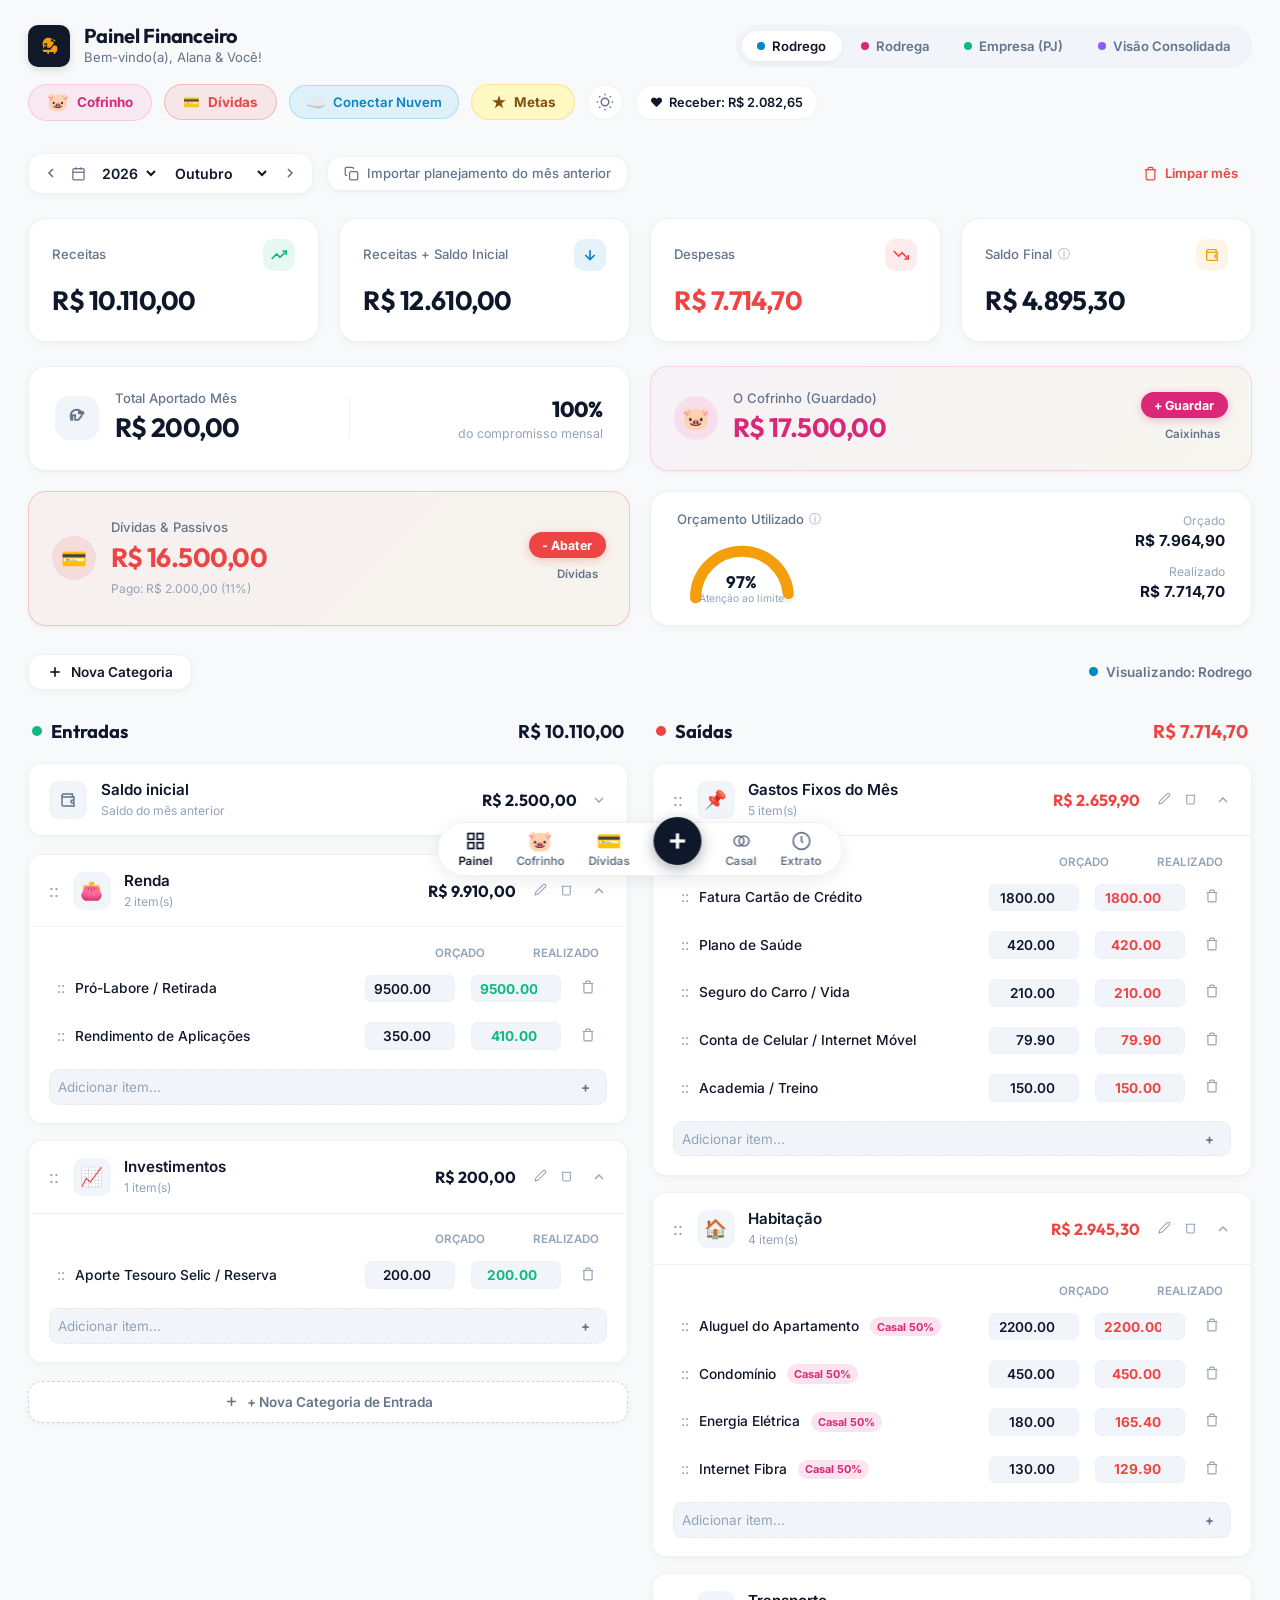
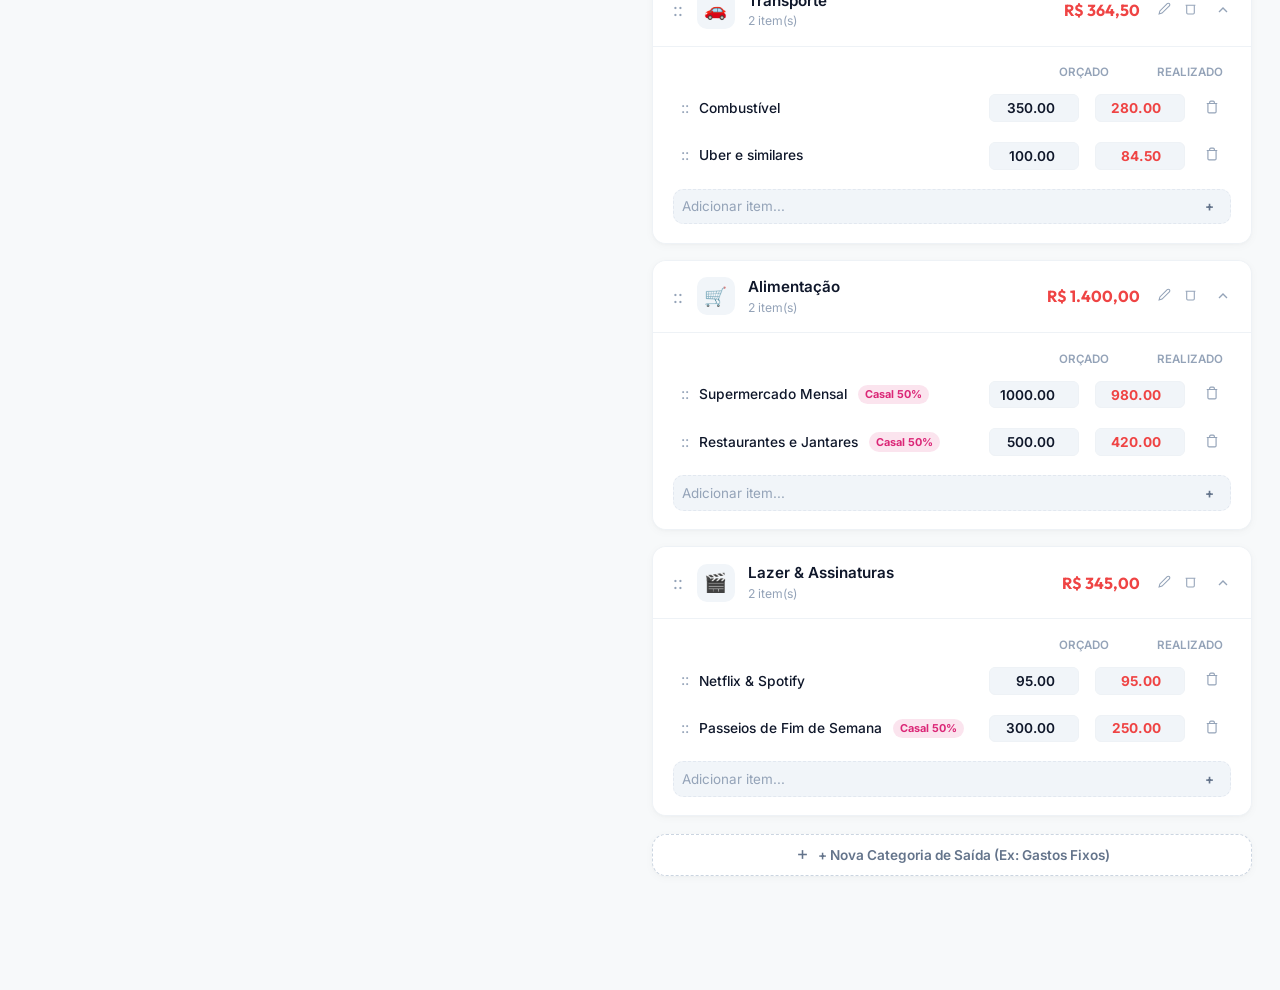
==== commit 5d267c4e: "feat: modulo de dividas, metas customizaveis, perfis Rodrego/Rodrega, sync Supabase e melhorias de p" ====
--- a/fin-dashboard/index.html
+++ b/fin-dashboard/index.html
@@ -3,7 +3,7 @@
 <head>
   <meta charset="UTF-8" />
   <meta name="viewport" content="width=device-width, initial-scale=1.0" />
-  <title>Painel Financeiro | Gestão Pessoal, Namorada e PJ</title>
+  <title>Painel Financeiro | Gestão de Finanças Rodrego, Rodrega e PJ</title>
   <meta name="description" content="Dashboard financeiro inteligente inspirado no Finavera, com controle de orçamento orçado vs realizado, metas e multi-perfil (Pessoal, Casal e PJ)." />
 
   <!-- Google Fonts: Inter & Outfit -->
@@ -39,11 +39,11 @@
       <div class="profile-nav-pills" id="profile-pill-selector">
         <button class="profile-pill active" data-profile="me" id="pill-me">
           <span class="pill-dot dot-me"></span>
-          <span>Meu Pessoal</span>
+          <span>Rodrego</span>
         </button>
         <button class="profile-pill" data-profile="girlfriend" id="pill-girlfriend">
           <span class="pill-dot dot-gf"></span>
-          <span>Namorada</span>
+          <span>Rodrega</span>
         </button>
         <button class="profile-pill" data-profile="business" id="pill-business">
           <span class="pill-dot dot-biz"></span>
@@ -63,11 +63,23 @@
           <span>Cofrinho</span>
         </button>
 
+        <!-- Botão Dívidas & Passivos -->
+        <button class="btn-dividas-header" id="btn-header-dividas" title="Gestão de Dívidas e Parcelamentos">
+          <span>💳</span>
+          <span>Dívidas</span>
+        </button>
+
+        <!-- Botão Sincronização em Nuvem (Supabase) -->
+        <button class="btn-cloud-sync" id="btn-open-supabase-modal" title="Sincronizar com o Supabase (Online para Você e sua Rodrega)">
+          <span class="sync-icon" id="cloud-status-icon">☁️</span>
+          <span id="cloud-status-text">Conectar Nuvem</span>
+        </button>
+
         <button class="btn-personalizar" id="btn-open-metas-modal" title="Personalizar metas e compromisso mensal">
           <svg width="16" height="16" viewBox="0 0 24 24" fill="currentColor">
             <path d="M12 2l2.4 7.4H22l-6.2 4.5 2.4 7.4L12 16.8 5.8 21.3l2.4-7.4L2 9.4h7.6z"/>
           </svg>
-          <span>Personalizar</span>
+          <span>Metas</span>
         </button>
 
         <button class="btn-ghost-icon" id="btn-toggle-theme" title="Alternar Modo Escuro / Claro">
@@ -229,6 +241,28 @@
         </div>
       </div>
 
+      <!-- Card de Dívidas & Passivos (Ao lado do Cofrinho) -->
+      <div class="card-kpi card-dividas" id="card-dividas-widget">
+        <div class="dividas-card-left">
+          <div class="dividas-circle-icon">
+            <span class="div-icon">💳</span>
+          </div>
+          <div class="dividas-info">
+            <span class="kpi-label">Dívidas & Passivos</span>
+            <div class="kpi-big-value value-red" id="kpi-dividas-total">R$ 0,00</div>
+            <small class="dividas-sub" id="kpi-dividas-paid-sub">Pago: R$ 0,00 (0%)</small>
+          </div>
+        </div>
+        <div class="dividas-card-actions">
+          <button class="btn-abater-divida" id="btn-quick-abater-divida" title="Abater ou pagar parcela de dívida">
+            - Abater
+          </button>
+          <button class="btn-detalhes-divida" id="btn-open-dividas-modal" title="Ver todas as dívidas e parcelamentos">
+            Dívidas
+          </button>
+        </div>
+      </div>
+
       <!-- Orçamento Utilizado Card (With Semicircle Gauge) -->
       <div class="card-kpi card-gauge">
         <div class="gauge-left">
@@ -264,7 +298,7 @@
       <div class="cons-col col-me">
         <div class="cons-head">
           <span class="dot-indicator dot-me"></span>
-          <h4>Meu Pessoal</h4>
+          <h4>Rodrego</h4>
         </div>
         <div class="cons-data">
           <span>Receitas: <strong id="c-me-inc">R$ 0,00</strong></span>
@@ -276,7 +310,7 @@
       <div class="cons-col col-gf">
         <div class="cons-head">
           <span class="dot-indicator dot-gf"></span>
-          <h4>Namorada</h4>
+          <h4>Rodrega</h4>
         </div>
         <div class="cons-data">
           <span>Receitas: <strong id="c-gf-inc">R$ 0,00</strong></span>
@@ -307,7 +341,7 @@
 
       <div class="profile-current-indicator">
         <span class="pci-dot" id="pci-dot"></span>
-        <span class="pci-text" id="pci-label">Visualizando: Meu Pessoal</span>
+        <span class="pci-text" id="pci-label">Visualizando: Rodrego</span>
       </div>
     </div>
 
@@ -403,6 +437,11 @@
         <span>Cofrinho</span>
       </button>
 
+      <button class="dock-btn" id="dock-btn-dividas" title="Área de Dívidas e Passivos">
+        <span style="font-size: 1.25rem; line-height: 1;">💳</span>
+        <span>Dívidas</span>
+      </button>
+
       <!-- Center Elevated '+ Novo' Button -->
       <button class="dock-center-add-btn" id="dock-btn-novo" title="Adicionar Novo Lançamento">
         <svg width="26" height="26" viewBox="0 0 24 24" fill="none" stroke="currentColor" stroke-width="3">
@@ -462,74 +501,24 @@
               <span class="mcm-val" id="meta-compromisso-display">R$ 200,00</span>
               <span class="mcm-sub">por mês</span>
             </div>
-            <button class="btn-meta-edit" onclick="editMetaCompromisso()" title="Editar valor">
+            <button class="btn-meta-edit" onclick="editMetaCompromisso()" title="Editar compromisso mensal">
               <svg width="16" height="16" viewBox="0 0 24 24" fill="none" stroke="currentColor" stroke-width="2"><path d="M17 3a2.828 2.828 0 1 1 4 4L7.5 20.5 2 22l1.5-5.5L17 3z"/></svg>
             </button>
           </div>
         </div>
 
-        <!-- Section 2: Reserva de Emergência -->
-        <div class="meta-section">
-          <div class="meta-section-header">
-            <div class="msh-left">
-              <span class="msh-icon">🛡️</span>
-              <span>Reserva de Emergência</span>
-            </div>
-            <button class="btn-calcular-simple" id="btn-calc-reserva">
-              <svg width="13" height="13" viewBox="0 0 24 24" fill="none" stroke="currentColor" stroke-width="2.5"><rect x="4" y="2" width="16" height="20" rx="2"/></svg>
-              Calcular
-            </button>
-          </div>
-          <div class="meta-item-card">
-            <div class="mic-left">
-              <span class="mic-icon-pig">🐖</span>
-              <div class="mic-info">
-                <strong>Reserva de Emergência</strong>
-                <span id="meta-reserva-display">R$ 25.000,00</span>
-              </div>
-            </div>
-            <div class="mic-actions">
-              <button class="btn-icon-soft" title="Ocultar/Exibir"><svg width="16" height="16" viewBox="0 0 24 24" fill="none" stroke="currentColor" stroke-width="2"><path d="M1 12s4-8 11-8 11 8 11 8-4 8-11 8-11-8-11-8z"/><circle cx="12" cy="12" r="3"/></svg></button>
-              <button class="btn-icon-soft" onclick="editMetaGoal('reserva')" title="Editar"><svg width="16" height="16" viewBox="0 0 24 24" fill="none" stroke="currentColor" stroke-width="2"><path d="M17 3a2.828 2.828 0 1 1 4 4L7.5 20.5 2 22l1.5-5.5L17 3z"/></svg></button>
-            </div>
-          </div>
-        </div>
-
-        <!-- Section 3: Liberdade Financeira -->
-        <div class="meta-section">
-          <div class="meta-section-header">
-            <div class="msh-left">
-              <span class="msh-icon">✨</span>
-              <span>Liberdade Financeira</span>
-            </div>
-          </div>
-          <div class="meta-item-card">
-            <div class="mic-left">
-              <span class="mic-icon-pig">🐖</span>
-              <div class="mic-info">
-                <strong>Liberdade Financeira</strong>
-                <span id="meta-liberdade-display">R$ 800.000,00</span>
-              </div>
-            </div>
-            <div class="mic-actions">
-              <button class="btn-icon-soft" title="Ocultar/Exibir"><svg width="16" height="16" viewBox="0 0 24 24" fill="none" stroke="currentColor" stroke-width="2"><path d="M1 12s4-8 11-8 11 8 11 8-4 8-11 8-11-8-11-8z"/><circle cx="12" cy="12" r="3"/></svg></button>
-              <button class="btn-icon-soft" onclick="editMetaGoal('liberdade')" title="Editar"><svg width="16" height="16" viewBox="0 0 24 24" fill="none" stroke="currentColor" stroke-width="2"><path d="M17 3a2.828 2.828 0 1 1 4 4L7.5 20.5 2 22l1.5-5.5L17 3z"/></svg></button>
-            </div>
-          </div>
-        </div>
-
-        <!-- Section 4: Outras Metas -->
+        <!-- Section 2: Minhas Metas Financeiras (100% Personalizadas) -->
         <div class="meta-section">
           <div class="meta-section-header">
             <div class="msh-left">
               <span class="msh-icon">🎯</span>
-              <span>Outras Metas</span>
-            </div>
-            <button class="btn-inline-add" id="btn-add-other-meta">+ Nova Meta</button>
+              <span>Minhas Metas Financeiras (Personalizadas)</span>
+            </div>
+            <button class="btn-inline-add" id="btn-add-custom-meta">+ Nova Meta</button>
           </div>
           
-          <div class="other-metas-list" id="other-metas-container">
-            <!-- Dynamically loaded -->
+          <div class="custom-metas-list" id="custom-metas-container">
+            <!-- Dynamically loaded with full edit and delete support -->
           </div>
         </div>
 
@@ -570,8 +559,8 @@
             <div class="form-field">
               <label for="form-item-profile">Perfil *</label>
               <select id="form-item-profile" required>
-                <option value="me">Meu Pessoal</option>
-                <option value="girlfriend">Namorada</option>
+                <option value="me">Rodrego</option>
+                <option value="girlfriend">Rodrega</option>
                 <option value="business">Empresa (PJ)</option>
               </select>
             </div>
@@ -639,8 +628,8 @@
           <div class="form-field full-width">
             <label>Perfil</label>
             <select id="new-cat-profile">
-              <option value="me">Meu Pessoal</option>
-              <option value="girlfriend">Namorada</option>
+              <option value="me">Rodrego</option>
+              <option value="girlfriend">Rodrega</option>
               <option value="business">Empresa (PJ)</option>
             </select>
           </div>
@@ -698,7 +687,7 @@
           <div class="chc-left">
             <span class="chc-sub">Total Acumulado no Porquinho</span>
             <div class="chc-amount" id="modal-cofrinho-total">R$ 0,00</div>
-            <span class="chc-badge" id="modal-cofrinho-profile-label">Perfil Ativo: Meu Pessoal</span>
+            <span class="chc-badge" id="modal-cofrinho-profile-label">Perfil Ativo: Rodrego</span>
           </div>
           <div class="chc-pig-illustration">
             <span>🐖</span>
@@ -741,6 +730,70 @@
   </div>
 
   <!-- ==========================================================================
+       MODAL: Gestão de Dívidas & Passivos
+       ========================================================================== -->
+  <div class="modal-backdrop" id="modal-dividas" role="dialog" aria-modal="true">
+    <div class="modal-dialog modal-dividas-dialog">
+      <div class="modal-header">
+        <div class="modal-header-title">
+          <span style="font-size: 1.4rem;">💳</span>
+          <h3>Dívidas & Passivos</h3>
+        </div>
+        <button class="modal-close-icon" id="btn-close-dividas-modal">✕</button>
+      </div>
+      <div class="modal-body dividas-modal-body">
+        <!-- KPIs de Dívidas -->
+        <div class="dividas-kpi-row">
+          <div class="div-kpi-card">
+            <span class="div-kpi-label">Saldo Devedor</span>
+            <strong id="div-total-restante">R$ 0,00</strong>
+          </div>
+          <div class="div-kpi-card">
+            <span class="div-kpi-label">Total Pago</span>
+            <strong id="div-total-pago">R$ 0,00</strong>
+          </div>
+          <div class="div-kpi-card">
+            <span class="div-kpi-label">Mensalidade Total</span>
+            <strong id="div-mensalidade-total">R$ 0,00</strong>
+          </div>
+        </div>
+
+        <!-- Formulário Rápido para Abater / Amortizar -->
+        <div class="dividas-action-box">
+          <div class="dab-header">
+            <strong>⬇️ Abater Parcela ou Pagamento</strong>
+            <small>Selecione a dívida e o valor para amortizar</small>
+          </div>
+          <div class="dab-inputs">
+            <select id="select-divida-abater">
+              <!-- Populated dynamically -->
+            </select>
+            <div class="dab-row">
+              <span class="ibi-prefix">R$</span>
+              <input type="number" step="0.01" min="0.01" id="input-abatimento-valor" placeholder="0,00" />
+              <button class="btn-divida-pay" id="btn-action-abater-divida">Abater Valor</button>
+            </div>
+          </div>
+        </div>
+
+        <!-- Lista de Dívidas -->
+        <div class="dividas-list-header">
+          <h4>Minhas Dívidas & Parcelamentos</h4>
+          <button class="btn-inline-add" id="btn-create-divida">+ Nova Dívida</button>
+        </div>
+
+        <div id="dividas-list-container">
+          <!-- Populated dynamically via app.js -->
+        </div>
+      </div>
+      <div class="modal-footer">
+        <button type="button" class="btn-primary-finavera" id="btn-close-dividas-btn">Fechar</button>
+      </div>
+    </div>
+  </div>
+
+
+  <!-- ==========================================================================
        MODAL 4: Acerto de Contas do Casal
        ========================================================================== -->
   <div class="modal-backdrop" id="modal-couple" role="dialog" aria-modal="true">
@@ -763,7 +816,7 @@
             <span id="couple-paid-me" class="color-blue">R$ 0,00</span>
           </div>
           <div class="csc-row">
-            <span>Pago pela Namorada:</span>
+            <span>Pago pela Rodrega:</span>
             <span id="couple-paid-gf" class="color-pink">R$ 0,00</span>
           </div>
           <hr class="csc-divider" />
@@ -836,7 +889,57 @@
     </div>
   </div>
 
+  <!-- ==========================================================================
+       MODAL: Configurar Sincronização com Supabase (Nuvem)
+       ========================================================================== -->
+  <div class="modal-backdrop" id="modal-supabase" role="dialog" aria-modal="true">
+    <div class="modal-dialog modal-supabase-dialog">
+      <div class="modal-header">
+        <div class="modal-header-title">
+          <span style="font-size:1.4rem;">☁️</span>
+          <h3>Sincronização em Nuvem</h3>
+        </div>
+        <button class="modal-close-icon" id="btn-close-supabase-modal">✕</button>
+      </div>
+      <div class="modal-body" style="padding: 1.5rem;">
+        <div class="supabase-info-box">
+          <p>📌 <strong>Como funciona:</strong> configure um banco <a href="https://supabase.com" target="_blank" rel="noopener">Supabase</a> gratuito e os dados serão salvos automaticamente na nuvem. Você e a Rodrega acessam e editam tudo em tempo real de qualquer dispositivo!</p>
+        </div>
+
+        <div class="form-row" style="margin-top: 1rem;">
+          <label class="form-label">URL do Projeto Supabase</label>
+          <input type="url" id="input-supabase-url" class="form-input" placeholder="https://xxxxxxxxxxxx.supabase.co" autocomplete="off" />
+        </div>
+        <div class="form-row" style="margin-top: 0.8rem;">
+          <label class="form-label">API Key (anon public)</label>
+          <input type="password" id="input-supabase-key" class="form-input" placeholder="eyJhbGciOiJIUzI1NiIsInR5cCI6IkpXVCJ9..." autocomplete="off" />
+        </div>
+        <div class="form-row" style="margin-top: 0.8rem;">
+          <label class="form-label">ID da Sessão Compartilhada</label>
+          <input type="text" id="input-supabase-uid" class="form-input" placeholder="shared (padrão — mesmo ID para vocês dois)" autocomplete="off" />
+          <small style="color: var(--text-muted); font-size: 0.78rem; margin-top: 0.25rem; display: block;">Use o mesmo ID nos dois dispositivos para compartilhar os dados.</small>
+        </div>
+
+        <div style="margin-top: 1.2rem; background: var(--bg-card); border-radius: 8px; padding: 1rem; font-size: 0.82rem; color: var(--text-muted);">
+          <strong>📋 Passo a passo Supabase:</strong><br/>
+          1. Acesse <a href="https://supabase.com" target="_blank">supabase.com</a> e crie uma conta grátis<br/>
+          2. Crie um novo projeto<br/>
+          3. No SQL Editor, execute: <code>CREATE TABLE finflow_state (id text PRIMARY KEY, data jsonb, metas jsonb, dividas jsonb, updated_at timestamptz);</code><br/>
+          4. Copie a URL e API Key das Configurações do projeto<br/>
+        </div>
+
+        <div style="margin-top: 1rem; display: flex; gap: 0.75rem;">
+          <button class="btn-primary-finavera" id="btn-save-supabase">💾 Salvar & Conectar</button>
+          <button class="btn-ghost-sm" id="btn-sync-now">🔄 Buscar da Nuvem</button>
+        </div>
+      </div>
+    </div>
+  </div>
+
   <!-- App Logic -->
   <script src="app.js"></script>
+
 </body>
 </html>
+
+
--- a/fin-dashboard/styles.css
+++ b/fin-dashboard/styles.css
@@ -960,12 +960,42 @@
   background: var(--bg-surface);
 }
 
-.item-realizado-val {
+.inline-realizado-input {
   width: 90px;
   text-align: right;
-  font-size: 0.88rem;
-  font-weight: 700;
-  color: var(--text-main);
+  background: var(--bg-input);
+  border: 1px solid var(--border-light);
+  border-radius: var(--radius-xs);
+  padding: 0.3rem 0.5rem;
+  font-size: 0.85rem;
+  font-weight: 700;
+  color: var(--text-main);
+  outline: none;
+  transition: all var(--transition-fast);
+}
+
+.inline-realizado-input:focus {
+  border-color: var(--color-blue);
+  background: var(--bg-surface);
+  box-shadow: 0 0 0 2px rgba(59, 130, 246, 0.15);
+}
+
+.inline-realizado-input.input-realizado-saida {
+  color: #ef4444;
+}
+
+.inline-realizado-input.input-realizado-entrada {
+  color: #10b981;
+}
+
+.item-title-text {
+  cursor: pointer;
+  transition: color var(--transition-fast);
+}
+
+.item-title-text:hover {
+  color: var(--color-blue);
+  text-decoration: underline;
 }
 
 .btn-delete-item {
@@ -1660,14 +1690,20 @@
   line-height: 1;
 }
 
-/* 3-column KPI Secondary Grid */
+/* 4-column KPI Secondary Grid (Saldo Inicial, Cofrinho, Dívidas, Gauge) */
 .kpi-secondary-grid {
   display: grid;
-  grid-template-columns: repeat(3, 1fr) !important;
+  grid-template-columns: repeat(4, 1fr) !important;
   gap: 1.25rem;
 }
 
-@media (max-width: 1024px) {
+@media (max-width: 1280px) {
+  .kpi-secondary-grid {
+    grid-template-columns: repeat(2, 1fr) !important;
+  }
+}
+
+@media (max-width: 640px) {
   .kpi-secondary-grid {
     grid-template-columns: 1fr !important;
   }
@@ -2025,3 +2061,278 @@
 .btn-cat-action.delete:hover {
   color: var(--color-red);
 }
+
+/* ==========================================================================
+   Header Buttons: Dívidas & Cloud Sync
+   ========================================================================== */
+.btn-dividas-header {
+  display: inline-flex;
+  align-items: center;
+  gap: 0.45rem;
+  background-color: rgba(239, 68, 68, 0.1);
+  color: #ef4444;
+  font-size: 0.84rem;
+  font-weight: 700;
+  padding: 0.55rem 1.15rem;
+  border-radius: var(--radius-full);
+  border: 1px solid rgba(239, 68, 68, 0.28);
+  transition: all var(--transition-fast);
+  cursor: pointer;
+}
+
+.btn-dividas-header:hover {
+  background-color: rgba(239, 68, 68, 0.18);
+  transform: translateY(-1px);
+}
+
+.btn-cloud-sync {
+  display: inline-flex;
+  align-items: center;
+  gap: 0.45rem;
+  background: rgba(14, 165, 233, 0.1);
+  color: #0284c7;
+  font-size: 0.82rem;
+  font-weight: 600;
+  padding: 0.5rem 1rem;
+  border-radius: var(--radius-full);
+  border: 1px solid rgba(14, 165, 233, 0.25);
+  transition: all var(--transition-fast);
+  cursor: pointer;
+}
+
+.btn-cloud-sync:hover {
+  background: rgba(14, 165, 233, 0.2);
+  transform: translateY(-1px);
+}
+
+.sync-icon {
+  font-size: 1rem;
+  line-height: 1;
+}
+
+/* ==========================================================================
+   Dashboard Dívidas KPI Card (Secondary Grid)
+   ========================================================================== */
+.card-dividas {
+  flex-direction: row;
+  align-items: center;
+  justify-content: space-between;
+  padding: 1.15rem 1.45rem;
+  background: linear-gradient(135deg, rgba(239, 68, 68, 0.05), rgba(245, 158, 11, 0.05));
+  border-color: rgba(239, 68, 68, 0.25);
+}
+
+.dividas-card-left {
+  display: flex;
+  align-items: center;
+  gap: 0.9rem;
+}
+
+.dividas-circle-icon {
+  width: 44px;
+  height: 44px;
+  border-radius: var(--radius-full);
+  background: rgba(239, 68, 68, 0.12);
+  display: flex;
+  align-items: center;
+  justify-content: center;
+  font-size: 1.3rem;
+  flex-shrink: 0;
+}
+
+.dividas-info {
+  display: flex;
+  flex-direction: column;
+}
+
+.dividas-sub {
+  font-size: 0.75rem;
+  color: var(--text-muted);
+  margin-top: 0.15rem;
+}
+
+.dividas-card-actions {
+  display: flex;
+  flex-direction: column;
+  gap: 0.35rem;
+  align-items: flex-end;
+}
+
+.btn-abater-divida {
+  background: #ef4444;
+  color: #ffffff;
+  font-size: 0.78rem;
+  font-weight: 700;
+  padding: 0.35rem 0.85rem;
+  border-radius: var(--radius-full);
+  box-shadow: 0 2px 8px rgba(239, 68, 68, 0.3);
+  transition: opacity var(--transition-fast);
+  cursor: pointer;
+  border: none;
+}
+
+.btn-abater-divida:hover {
+  opacity: 0.9;
+}
+
+.btn-detalhes-divida {
+  font-size: 0.72rem;
+  font-weight: 600;
+  color: var(--text-secondary);
+  padding: 0.2rem 0.5rem;
+  background: transparent;
+  border: none;
+  cursor: pointer;
+}
+
+.btn-detalhes-divida:hover {
+  color: var(--text-main);
+}
+
+/* ==========================================================================
+   Dívidas Modal & Cards List
+   ========================================================================== */
+.divida-card {
+  background: var(--bg-surface-elevated);
+  border: 1px solid var(--border-light);
+  border-radius: var(--radius-md);
+  padding: 1rem 1.15rem;
+  margin-bottom: 0.75rem;
+  transition: all var(--transition-fast);
+}
+
+.divida-card:hover {
+  border-color: var(--border-hover);
+  box-shadow: var(--shadow-sm);
+}
+
+.divida-card.divida-quitada {
+  border-color: rgba(16, 185, 129, 0.35);
+  background: rgba(16, 185, 129, 0.04);
+}
+
+.divida-card-header {
+  display: flex;
+  align-items: center;
+  justify-content: space-between;
+  margin-bottom: 0.65rem;
+}
+
+.divida-icon-name {
+  display: flex;
+  align-items: center;
+  gap: 0.75rem;
+}
+
+.divida-icon {
+  font-size: 1.3rem;
+}
+
+.divida-monthly {
+  display: block;
+  font-size: 0.76rem;
+  color: var(--text-muted);
+}
+
+.divida-card-actions {
+  display: flex;
+  align-items: center;
+  gap: 0.35rem;
+}
+
+.divida-values {
+  display: flex;
+  align-items: center;
+  justify-content: space-between;
+  font-size: 0.85rem;
+}
+
+.divida-saldo {
+  font-weight: 700;
+  color: #ef4444;
+}
+
+.divida-saldo.saldo-quitado {
+  color: #10b981;
+}
+
+.divida-total-paid {
+  font-size: 0.78rem;
+  color: var(--text-muted);
+}
+
+/* ==========================================================================
+   Custom Metas (100% Personalizáveis)
+   ========================================================================== */
+.meta-item-card-new {
+  background: var(--bg-surface-elevated);
+  border: 1px solid var(--border-light);
+  border-radius: var(--radius-md);
+  padding: 0.95rem 1.15rem;
+  margin-bottom: 0.65rem;
+  transition: all var(--transition-fast);
+}
+
+.meta-item-card-new:hover {
+  border-color: var(--border-hover);
+}
+
+.micn-top {
+  display: flex;
+  align-items: center;
+  justify-content: space-between;
+  margin-bottom: 0.6rem;
+}
+
+.micn-left {
+  display: flex;
+  align-items: center;
+  gap: 0.75rem;
+}
+
+.micn-icon {
+  font-size: 1.35rem;
+}
+
+.micn-info strong {
+  display: block;
+  font-size: 0.92rem;
+  font-weight: 700;
+  color: var(--text-main);
+}
+
+.micn-values {
+  font-size: 0.78rem;
+  color: var(--text-muted);
+}
+
+.micn-pct {
+  font-weight: 700;
+  color: var(--color-blue);
+}
+
+.mic-actions {
+  display: flex;
+  align-items: center;
+  gap: 0.35rem;
+}
+
+.btn-icon-soft {
+  display: inline-flex;
+  align-items: center;
+  justify-content: center;
+  width: 28px;
+  height: 28px;
+  border-radius: var(--radius-xs);
+  background: transparent;
+  color: var(--text-muted);
+  border: none;
+  cursor: pointer;
+  transition: all var(--transition-fast);
+}
+
+.btn-icon-soft:hover {
+  background: var(--bg-surface);
+  color: var(--text-main);
+}
+
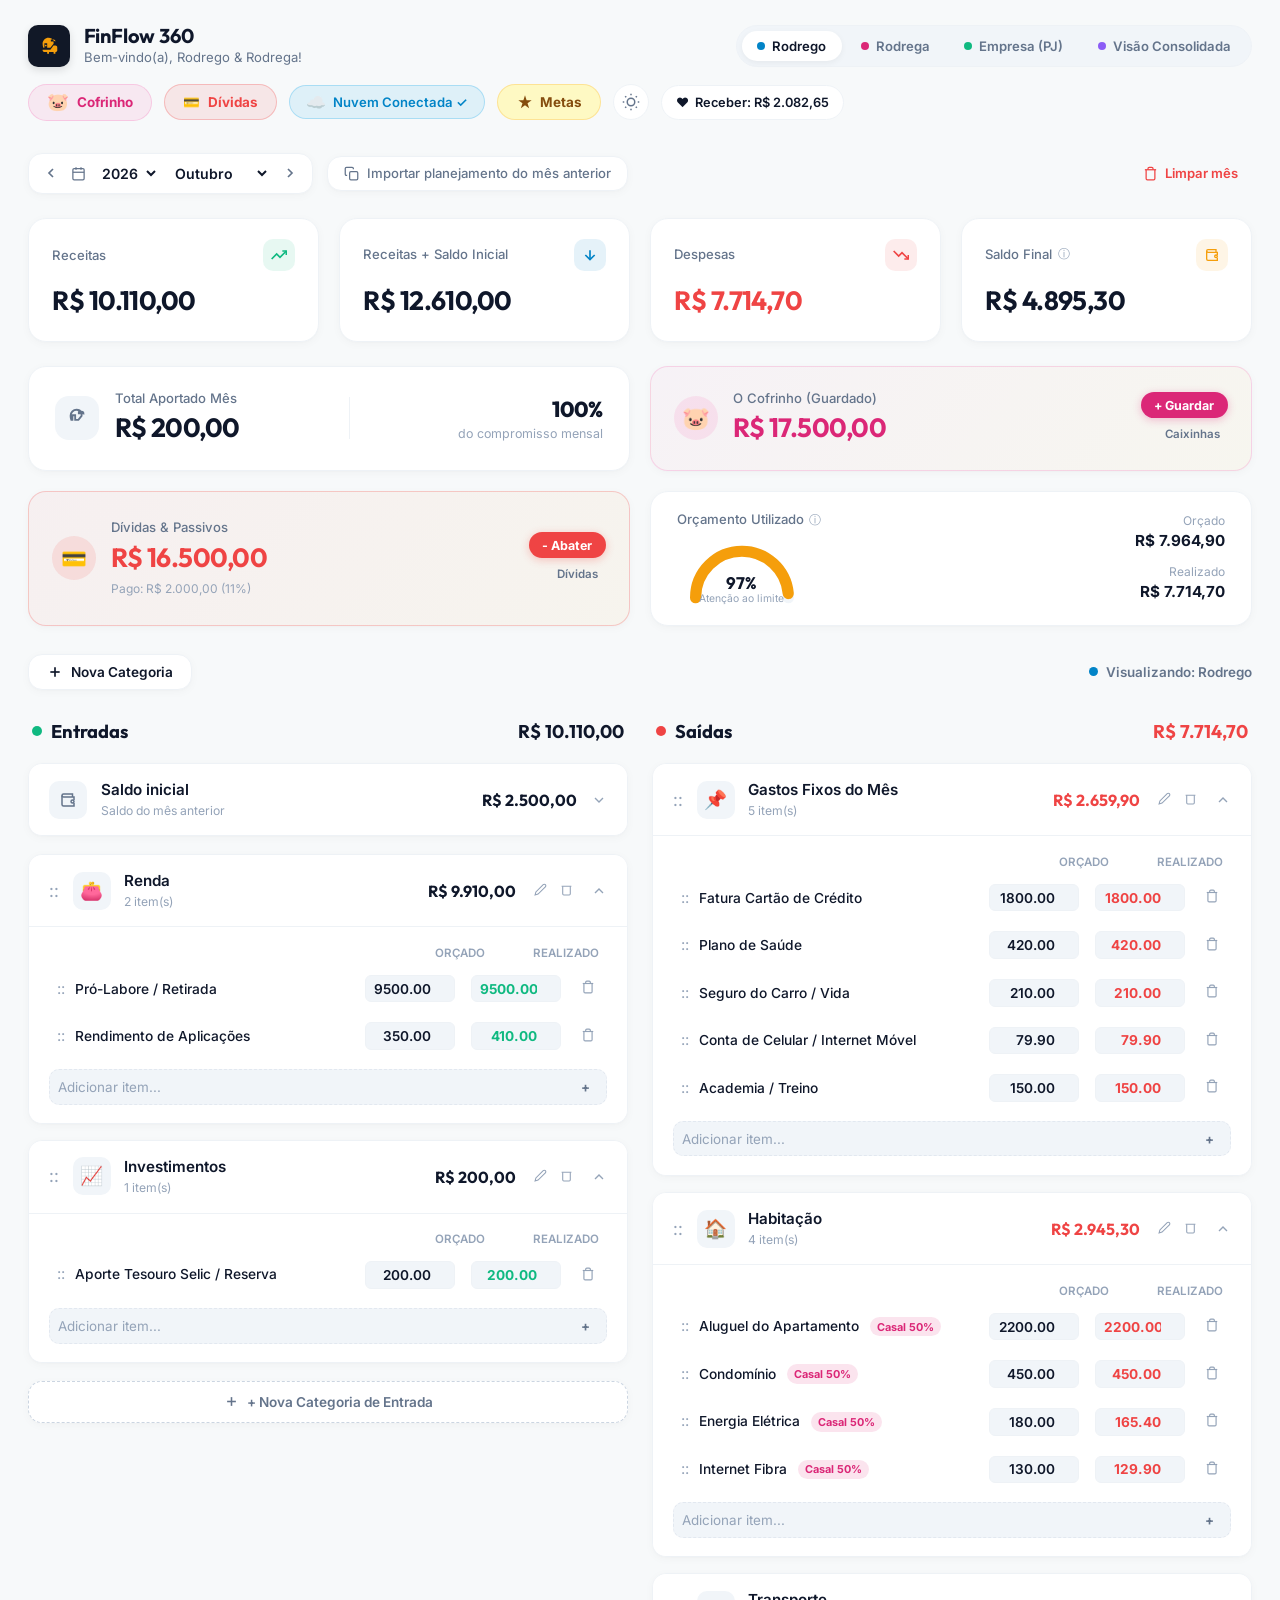
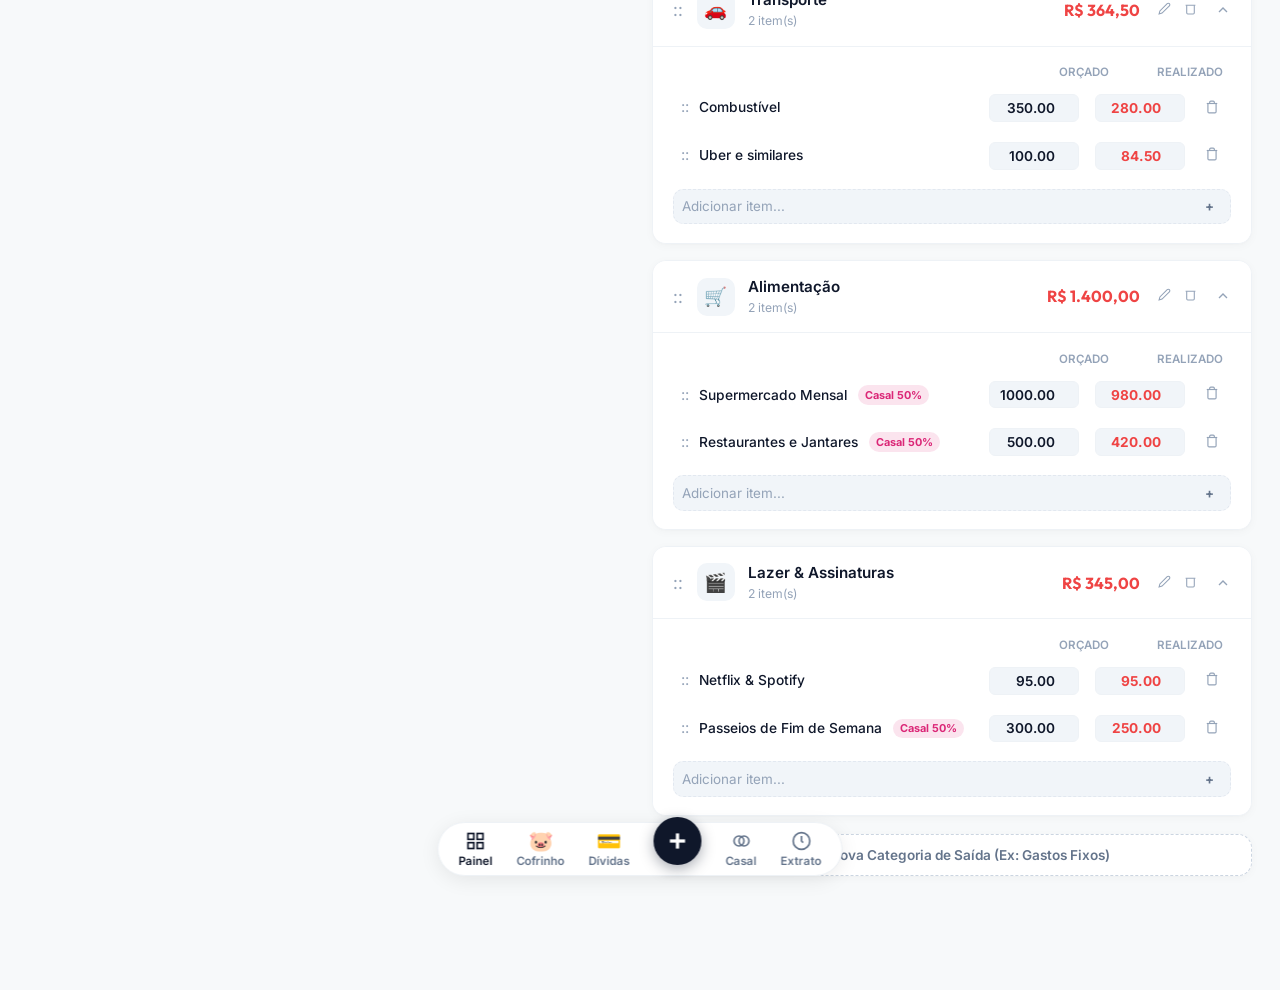
==== commit 53d65b9c: "perf: otimizacao extrema de performance sem re-renderizar DOM e implementacao completa de SEO e dado" ====
--- a/fin-dashboard/index.html
+++ b/fin-dashboard/index.html
@@ -3,8 +3,43 @@
 <head>
   <meta charset="UTF-8" />
   <meta name="viewport" content="width=device-width, initial-scale=1.0" />
-  <title>Painel Financeiro | Gestão de Finanças Rodrego, Rodrega e PJ</title>
-  <meta name="description" content="Dashboard financeiro inteligente inspirado no Finavera, com controle de orçamento orçado vs realizado, metas e multi-perfil (Pessoal, Casal e PJ)." />
+  <title>FinFlow 360 | Gestão Financeira Inteligente - Rodrego, Rodrega e PJ</title>
+  <meta name="description" content="Dashboard financeiro inteligente com controle de orçamento orçado vs realizado, metas familiares para o casal (Rodrego & Rodrega), acerto de contas 50/50, gestão de dívidas e sincronização em nuvem." />
+  <meta name="keywords" content="gestão financeira, finanças pessoais, finanças casal, orçado vs realizado, dashboard financeiro, controle de gastos, finflow 360" />
+  <meta name="author" content="FinFlow 360" />
+  <meta name="robots" content="index, follow" />
+  <meta name="theme-color" content="#0f172a" />
+  <meta name="apple-mobile-web-app-capable" content="yes" />
+  <meta name="apple-mobile-web-app-status-bar-style" content="black-translucent" />
+
+  <!-- Open Graph / Facebook -->
+  <meta property="og:type" content="website" />
+  <meta property="og:locale" content="pt_BR" />
+  <meta property="og:site_name" content="FinFlow 360" />
+  <meta property="og:title" content="FinFlow 360 | Gestão Financeira Inteligente" />
+  <meta property="og:description" content="Controle financeiro completo: orçamento orçado vs realizado, metas do casal, divisão 50/50 e gestão de dívidas." />
+
+  <!-- Twitter Card -->
+  <meta name="twitter:card" content="summary_large_image" />
+  <meta name="twitter:title" content="FinFlow 360 | Gestão Financeira Inteligente" />
+  <meta name="twitter:description" content="Controle financeiro multi-perfil com orçamento orçado vs realizado, metas e nuvem." />
+
+  <!-- Structured Data JSON-LD for SEO -->
+  <script type="application/ld+json">
+  {
+    "@context": "https://schema.org",
+    "@type": "WebApplication",
+    "name": "FinFlow 360",
+    "applicationCategory": "FinanceApplication",
+    "operatingSystem": "All",
+    "description": "Sistema de gestão financeira multi-perfil (Rodrego, Rodrega e PJ) com controle de orçamento orçado vs realizado, metas e acerto de contas.",
+    "offers": {
+      "@type": "Offer",
+      "price": "0",
+      "priceCurrency": "BRL"
+    }
+  }
+  </script>
 
   <!-- Google Fonts: Inter & Outfit -->
   <link rel="preconnect" href="https://fonts.googleapis.com" />
@@ -24,14 +59,14 @@
     <header class="app-header">
       <div class="header-left">
         <!-- Piggy Bank Logo Badge -->
-        <div class="brand-badge-icon" title="Painel Financeiro">
+        <div class="brand-badge-icon" title="Painel Financeiro" aria-hidden="true">
           <svg width="22" height="22" viewBox="0 0 24 24" fill="currentColor">
             <path d="M19 7c0-1.1-.9-2-2-2h-3v2h3v2.65L13.52 14H10V9H7v5H5.82C5.4 12.84 5 11.23 5 9.5 5 5.91 7.91 3 11.5 3c2.4 0 4.5 1.3 5.6 3.2L19 7zm-7 9h1.5l3.4-4.5h2.1c1.1 0 2 .9 2 2v3.5c0 .8-.7 1.5-1.5 1.5H19v2h-2v-2h-5v2h-2v-2H6.5C5.7 18 5 17.3 5 16.5V16h7zm-3.5-3.5c.55 0 1-.45 1-1s-.45-1-1-1-1 .45-1 1 .45 1 1 1z"/>
           </svg>
         </div>
         <div class="brand-titles">
-          <h1 class="header-main-title">Painel Financeiro</h1>
-          <span class="header-welcome" id="header-user-welcome">Bem-vindo(a), Alana & Você!</span>
+          <h1 class="header-main-title">FinFlow 360</h1>
+          <span class="header-welcome" id="header-user-welcome">Bem-vindo(a), Rodrego & Rodrega!</span>
         </div>
       </div>
 
@@ -64,13 +99,13 @@
         </button>
 
         <!-- Botão Dívidas & Passivos -->
-        <button class="btn-dividas-header" id="btn-header-dividas" title="Gestão de Dívidas e Parcelamentos">
+        <button class="btn-dividas-header" id="btn-header-dividas" onclick="openDividasModal()" title="Gestão de Dívidas e Parcelamentos">
           <span>💳</span>
           <span>Dívidas</span>
         </button>
 
         <!-- Botão Sincronização em Nuvem (Supabase) -->
-        <button class="btn-cloud-sync" id="btn-open-supabase-modal" title="Sincronizar com o Supabase (Online para Você e sua Rodrega)">
+        <button class="btn-cloud-sync" id="btn-open-supabase-modal" onclick="openSupabaseModal()" title="Sincronizar com o Supabase (Online para Você e sua Rodrega)">
           <span class="sync-icon" id="cloud-status-icon">☁️</span>
           <span id="cloud-status-text">Conectar Nuvem</span>
         </button>
@@ -254,10 +289,10 @@
           </div>
         </div>
         <div class="dividas-card-actions">
-          <button class="btn-abater-divida" id="btn-quick-abater-divida" title="Abater ou pagar parcela de dívida">
+          <button class="btn-abater-divida" id="btn-quick-abater-divida" onclick="openDividasModal()" title="Abater ou pagar parcela de dívida">
             - Abater
           </button>
-          <button class="btn-detalhes-divida" id="btn-open-dividas-modal" title="Ver todas as dívidas e parcelamentos">
+          <button class="btn-detalhes-divida" id="btn-open-dividas-modal" onclick="openDividasModal()" title="Ver todas as dívidas e parcelamentos">
             Dívidas
           </button>
         </div>
@@ -437,7 +472,7 @@
         <span>Cofrinho</span>
       </button>
 
-      <button class="dock-btn" id="dock-btn-dividas" title="Área de Dívidas e Passivos">
+      <button class="dock-btn" id="dock-btn-dividas" onclick="openDividasModal()" title="Área de Dívidas e Passivos">
         <span style="font-size: 1.25rem; line-height: 1;">💳</span>
         <span>Dívidas</span>
       </button>
@@ -739,7 +774,7 @@
           <span style="font-size: 1.4rem;">💳</span>
           <h3>Dívidas & Passivos</h3>
         </div>
-        <button class="modal-close-icon" id="btn-close-dividas-modal">✕</button>
+        <button class="modal-close-icon" id="btn-close-dividas-modal" onclick="closeDividasModal()">✕</button>
       </div>
       <div class="modal-body dividas-modal-body">
         <!-- KPIs de Dívidas -->
@@ -771,7 +806,7 @@
             <div class="dab-row">
               <span class="ibi-prefix">R$</span>
               <input type="number" step="0.01" min="0.01" id="input-abatimento-valor" placeholder="0,00" />
-              <button class="btn-divida-pay" id="btn-action-abater-divida">Abater Valor</button>
+              <button class="btn-divida-pay" id="btn-action-abater-divida" onclick="handleAbaterDivida()">Abater Valor</button>
             </div>
           </div>
         </div>
@@ -779,7 +814,7 @@
         <!-- Lista de Dívidas -->
         <div class="dividas-list-header">
           <h4>Minhas Dívidas & Parcelamentos</h4>
-          <button class="btn-inline-add" id="btn-create-divida">+ Nova Dívida</button>
+          <button class="btn-inline-add" id="btn-create-divida" onclick="handleCreateDivida()">+ Nova Dívida</button>
         </div>
 
         <div id="dividas-list-container">
@@ -787,7 +822,7 @@
         </div>
       </div>
       <div class="modal-footer">
-        <button type="button" class="btn-primary-finavera" id="btn-close-dividas-btn">Fechar</button>
+        <button type="button" class="btn-primary-finavera" id="btn-close-dividas-btn" onclick="closeDividasModal()">Fechar</button>
       </div>
     </div>
   </div>
@@ -899,7 +934,7 @@
           <span style="font-size:1.4rem;">☁️</span>
           <h3>Sincronização em Nuvem</h3>
         </div>
-        <button class="modal-close-icon" id="btn-close-supabase-modal">✕</button>
+        <button class="modal-close-icon" id="btn-close-supabase-modal" onclick="closeSupabaseModal()">✕</button>
       </div>
       <div class="modal-body" style="padding: 1.5rem;">
         <div class="supabase-info-box">
@@ -929,8 +964,8 @@
         </div>
 
         <div style="margin-top: 1rem; display: flex; gap: 0.75rem;">
-          <button class="btn-primary-finavera" id="btn-save-supabase">💾 Salvar & Conectar</button>
-          <button class="btn-ghost-sm" id="btn-sync-now">🔄 Buscar da Nuvem</button>
+          <button class="btn-primary-finavera" id="btn-save-supabase" onclick="handleSaveSupabaseConfig()">💾 Salvar & Conectar</button>
+          <button class="btn-ghost-sm" id="btn-sync-now" onclick="handleSyncNow()">🔄 Buscar da Nuvem</button>
         </div>
       </div>
     </div>
--- a/fin-dashboard/styles.css
+++ b/fin-dashboard/styles.css
@@ -96,12 +96,19 @@
 button, input, select, textarea {
   font-family: inherit;
   color: inherit;
+  touch-action: manipulation;
 }
 
 button {
   cursor: pointer;
   border: none;
   background: none;
+  user-select: none;
+}
+
+/* GPU Layer optimizations for smooth scrolling and instant clicks */
+.app-container, .card-kpi, .accordion-card, .modal-dialog, .dock-container {
+  transform: translateZ(0);
 }
 
 /* ==========================================================================
@@ -971,7 +978,7 @@
   font-weight: 700;
   color: var(--text-main);
   outline: none;
-  transition: all var(--transition-fast);
+  transition: border-color 0.12s ease, background-color 0.12s ease, box-shadow 0.12s ease;
 }
 
 .inline-realizado-input:focus {
@@ -2336,3 +2343,168 @@
   color: var(--text-main);
 }
 
+/* ==========================================================================
+   Modal Dialogs & Internal Containers
+   ========================================================================== */
+.modal-dividas-dialog {
+  max-width: 600px;
+}
+
+.modal-supabase-dialog {
+  max-width: 540px;
+}
+
+.dividas-modal-body {
+  padding: 1.5rem;
+  max-height: 75vh;
+  overflow-y: auto;
+}
+
+.dividas-kpi-row {
+  display: grid;
+  grid-template-columns: repeat(3, 1fr);
+  gap: 0.75rem;
+  margin-bottom: 1.25rem;
+}
+
+.div-kpi-card {
+  background: var(--bg-surface-elevated);
+  border: 1px solid var(--border-light);
+  border-radius: var(--radius-sm);
+  padding: 0.85rem;
+  display: flex;
+  flex-direction: column;
+  gap: 0.25rem;
+  text-align: center;
+}
+
+.div-kpi-label {
+  font-size: 0.72rem;
+  color: var(--text-muted);
+  font-weight: 600;
+  text-transform: uppercase;
+}
+
+.div-kpi-card strong {
+  font-size: 1.05rem;
+  font-family: var(--font-display);
+  color: var(--text-main);
+}
+
+.dividas-action-box {
+  background: linear-gradient(135deg, rgba(239, 68, 68, 0.05), rgba(245, 158, 11, 0.05));
+  border: 1px solid rgba(239, 68, 68, 0.2);
+  border-radius: var(--radius-md);
+  padding: 1rem 1.15rem;
+  margin-bottom: 1.25rem;
+}
+
+.dab-header {
+  margin-bottom: 0.75rem;
+}
+
+.dab-header strong {
+  display: block;
+  font-size: 0.88rem;
+  color: var(--text-main);
+}
+
+.dab-header small {
+  color: var(--text-muted);
+  font-size: 0.75rem;
+}
+
+.dab-inputs {
+  display: flex;
+  flex-direction: column;
+  gap: 0.6rem;
+}
+
+.dab-inputs select {
+  width: 100%;
+  padding: 0.6rem 0.85rem;
+  border-radius: var(--radius-sm);
+  border: 1px solid var(--border-light);
+  background: var(--bg-surface);
+  color: var(--text-main);
+  font-size: 0.85rem;
+}
+
+.dab-row {
+  display: flex;
+  align-items: center;
+  gap: 0.5rem;
+}
+
+.dab-row input {
+  flex: 1;
+  padding: 0.55rem 0.75rem;
+  border-radius: var(--radius-sm);
+  border: 1px solid var(--border-light);
+  background: var(--bg-surface);
+  color: var(--text-main);
+  font-size: 0.85rem;
+}
+
+.btn-divida-pay {
+  background: #ef4444;
+  color: #fff;
+  border: none;
+  font-weight: 700;
+  font-size: 0.82rem;
+  padding: 0.55rem 1rem;
+  border-radius: var(--radius-sm);
+  cursor: pointer;
+  transition: opacity var(--transition-fast);
+}
+
+.btn-divida-pay:hover {
+  opacity: 0.9;
+}
+
+.dividas-list-header {
+  display: flex;
+  align-items: center;
+  justify-content: space-between;
+  margin-bottom: 0.85rem;
+}
+
+.dividas-list-header h4 {
+  font-size: 0.95rem;
+  font-weight: 700;
+  color: var(--text-main);
+}
+
+.btn-inline-add {
+  font-size: 0.78rem;
+  font-weight: 700;
+  color: var(--color-blue);
+  background: rgba(59, 130, 246, 0.1);
+  border: 1px solid rgba(59, 130, 246, 0.25);
+  padding: 0.35rem 0.75rem;
+  border-radius: var(--radius-full);
+  cursor: pointer;
+  transition: all var(--transition-fast);
+}
+
+.btn-inline-add:hover {
+  background: rgba(59, 130, 246, 0.2);
+}
+
+.supabase-info-box {
+  background: rgba(14, 165, 233, 0.08);
+  border: 1px solid rgba(14, 165, 233, 0.22);
+  border-radius: var(--radius-sm);
+  padding: 0.85rem 1rem;
+  font-size: 0.84rem;
+  color: var(--text-secondary);
+  line-height: 1.45;
+}
+
+.supabase-info-box a {
+  color: #0284c7;
+  font-weight: 600;
+  text-decoration: underline;
+}
+
+
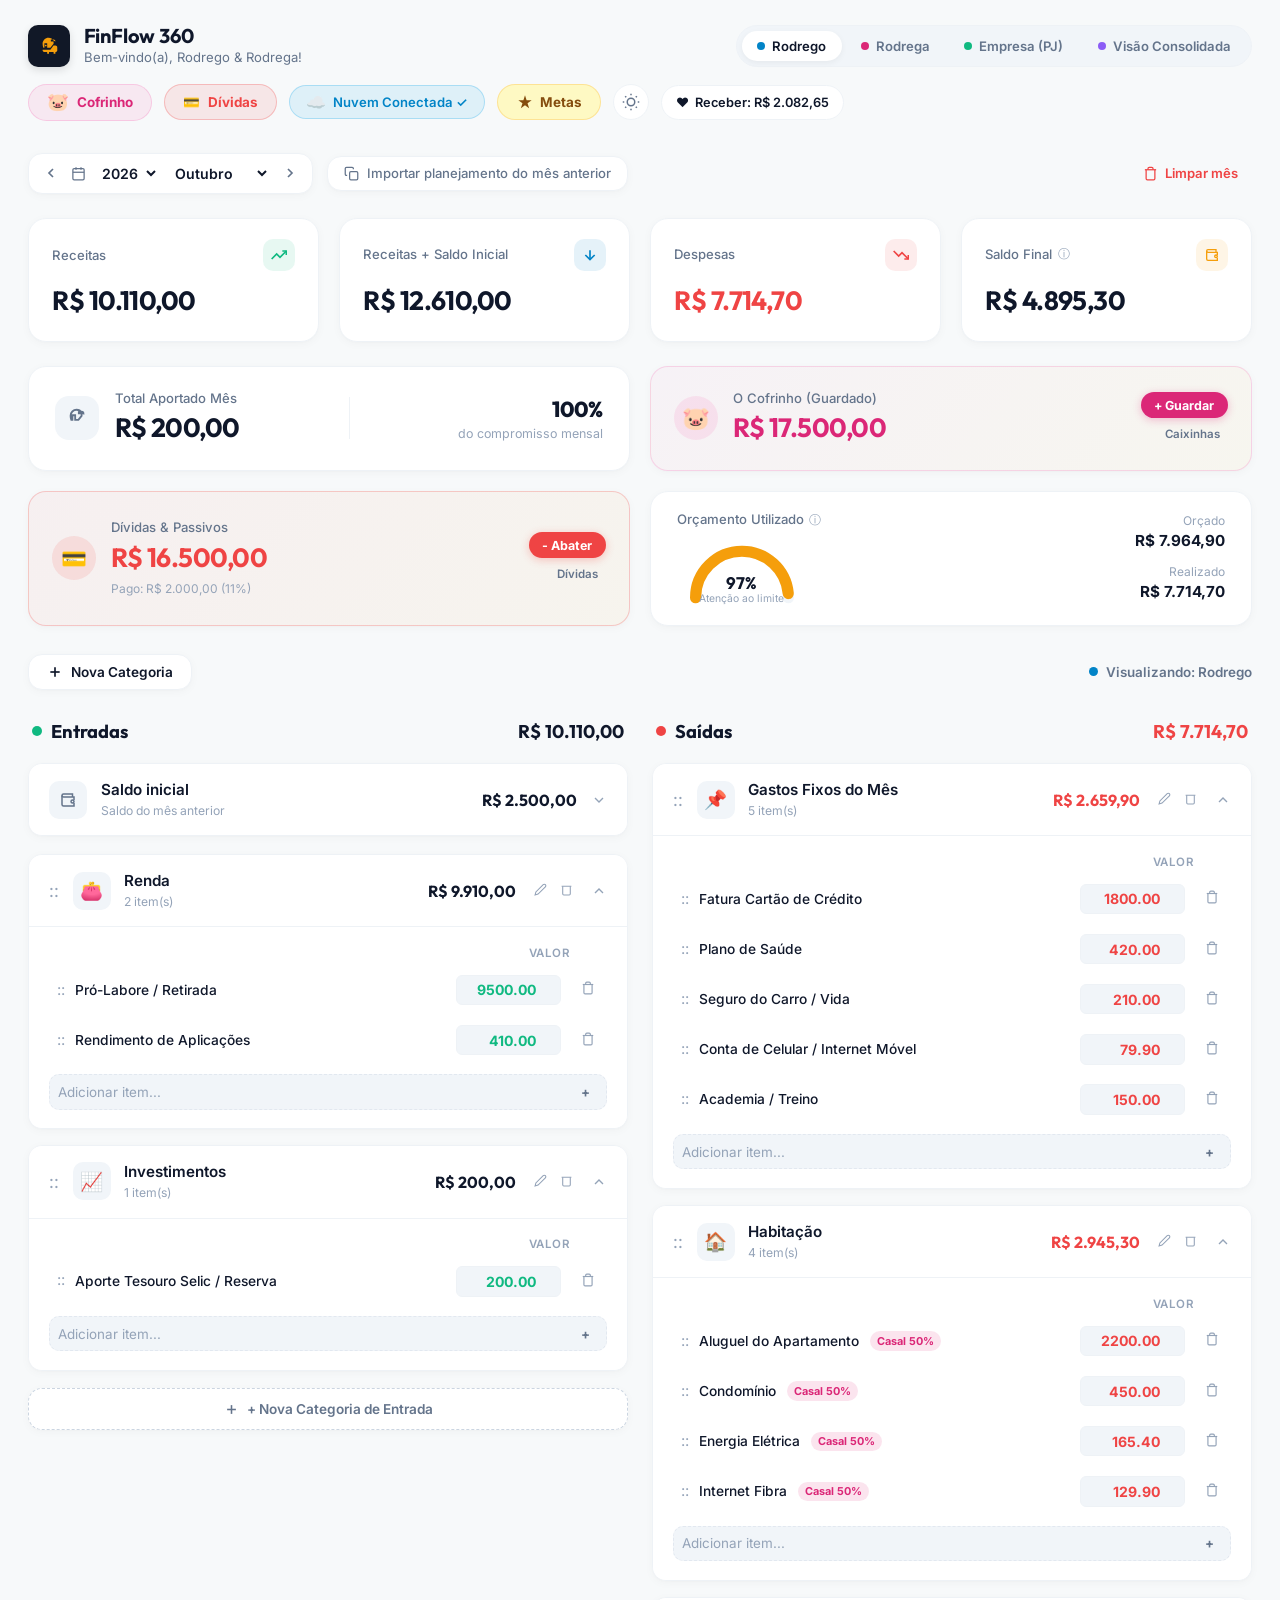
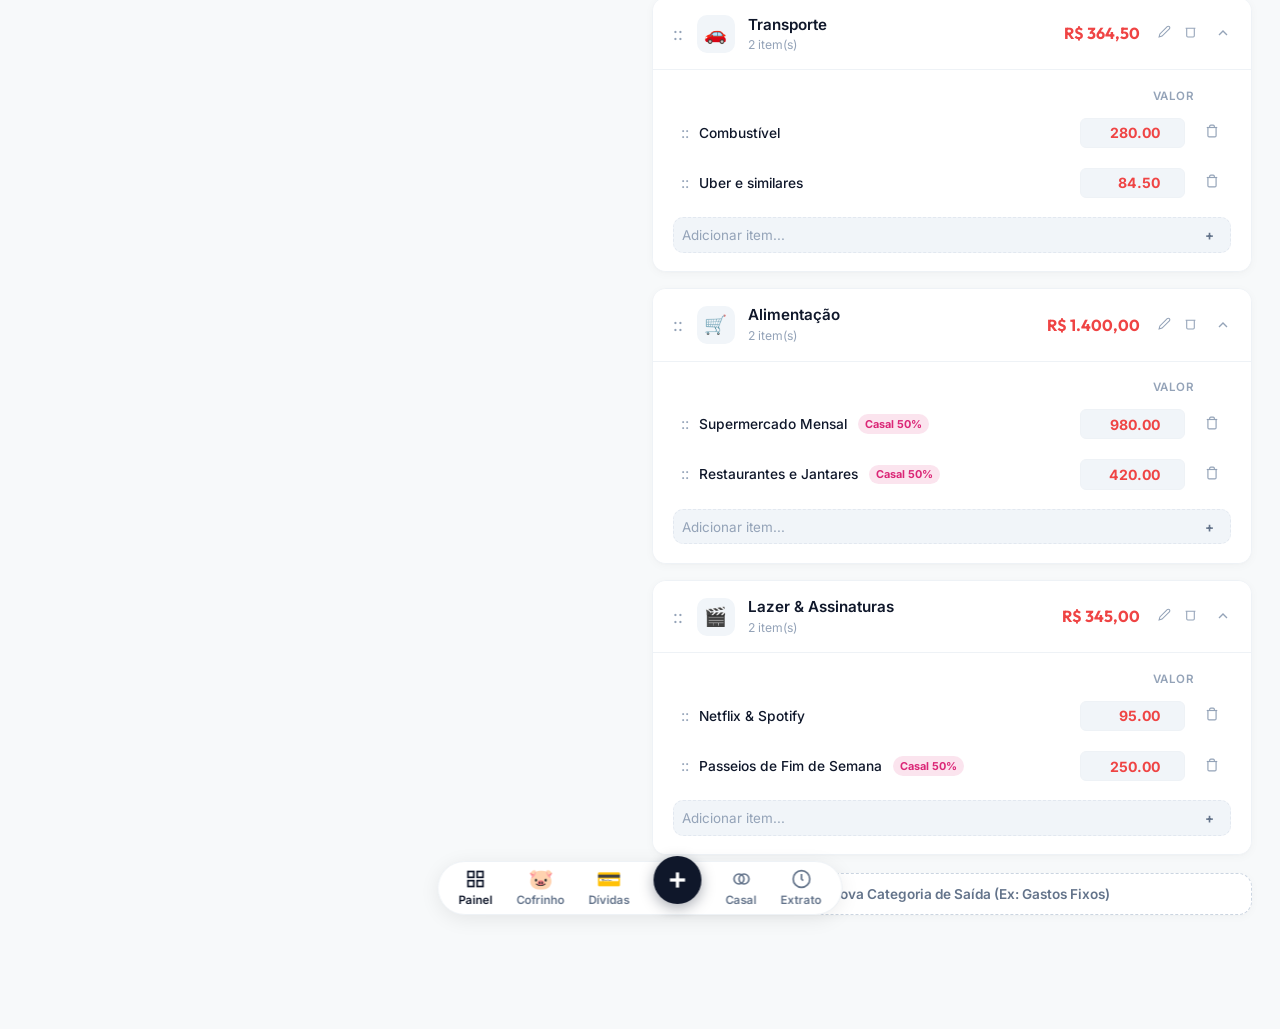
==== commit 9eada41b: "feat: unificar orcado e realizado em campo unico Valor e atualizar layout" ====
--- a/fin-dashboard/index.html
+++ b/fin-dashboard/index.html
@@ -612,15 +612,9 @@
             <input type="text" id="form-item-name" placeholder="Ex: Condomínio, Combustível, Tráfego Meta, Salário..." required />
           </div>
 
-          <div class="form-row">
-            <div class="form-field">
-              <label for="form-item-orcado">Valor Orçado (Planejado) R$</label>
-              <input type="number" step="0.01" min="0" id="form-item-orcado" placeholder="0,00" />
-            </div>
-            <div class="form-field">
-              <label for="form-item-realizado">Valor Realizado (Gasto Real) R$ *</label>
-              <input type="number" step="0.01" min="0" id="form-item-realizado" placeholder="0,00" required />
-            </div>
+          <div class="form-field full-width">
+            <label for="form-item-valor">Valor (R$) *</label>
+            <input type="number" step="0.01" min="0" id="form-item-valor" placeholder="0,00" required />
           </div>
 
           <!-- Couple Expense Split Toggle -->
--- a/fin-dashboard/styles.css
+++ b/fin-dashboard/styles.css
@@ -874,7 +874,7 @@
   display: block;
 }
 
-/* Table Header Labels Inside Category: Orçado | Realizado */
+/* Table Header Labels Inside Category: Valor */
 .items-table-header {
   display: flex;
   align-items: center;
@@ -887,6 +887,7 @@
   text-transform: uppercase;
 }
 
+.th-valor { width: 110px; text-align: right; padding-right: 1.8rem; letter-spacing: 0.04em; }
 .th-orcado { width: 90px; text-align: right; }
 .th-realizado { width: 90px; text-align: right; }
 
@@ -965,6 +966,34 @@
 .inline-orcado-input:focus {
   border-color: var(--color-blue);
   background: var(--bg-surface);
+}
+
+.inline-valor-input {
+  width: 105px;
+  text-align: right;
+  background: var(--bg-input);
+  border: 1px solid var(--border-light);
+  border-radius: var(--radius-xs);
+  padding: 0.35rem 0.55rem;
+  font-size: 0.88rem;
+  font-weight: 700;
+  color: var(--text-main);
+  outline: none;
+  transition: border-color 0.12s ease, background-color 0.12s ease, box-shadow 0.12s ease;
+}
+
+.inline-valor-input:focus {
+  border-color: var(--color-blue);
+  background: var(--bg-surface);
+  box-shadow: 0 0 0 2px rgba(59, 130, 246, 0.15);
+}
+
+.inline-valor-input.input-realizado-saida {
+  color: #ef4444;
+}
+
+.inline-valor-input.input-realizado-entrada {
+  color: #10b981;
 }
 
 .inline-realizado-input {
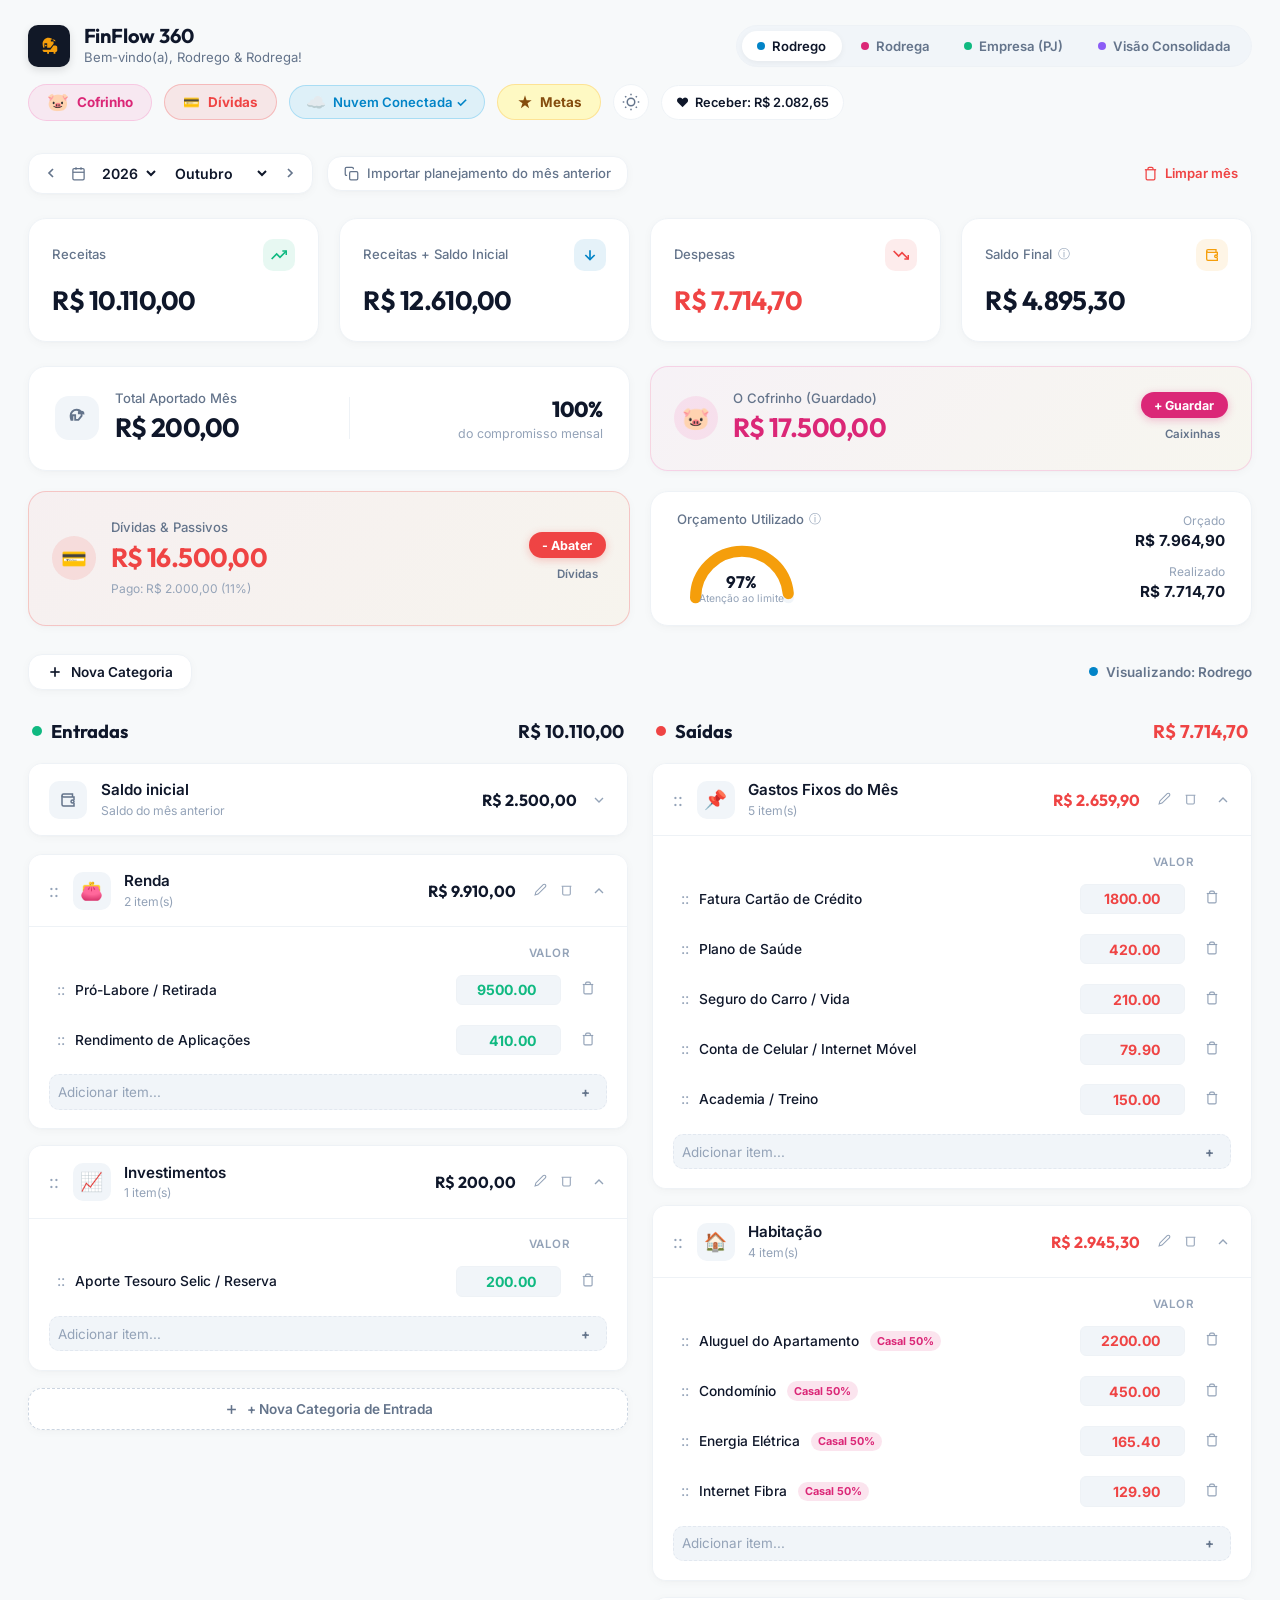
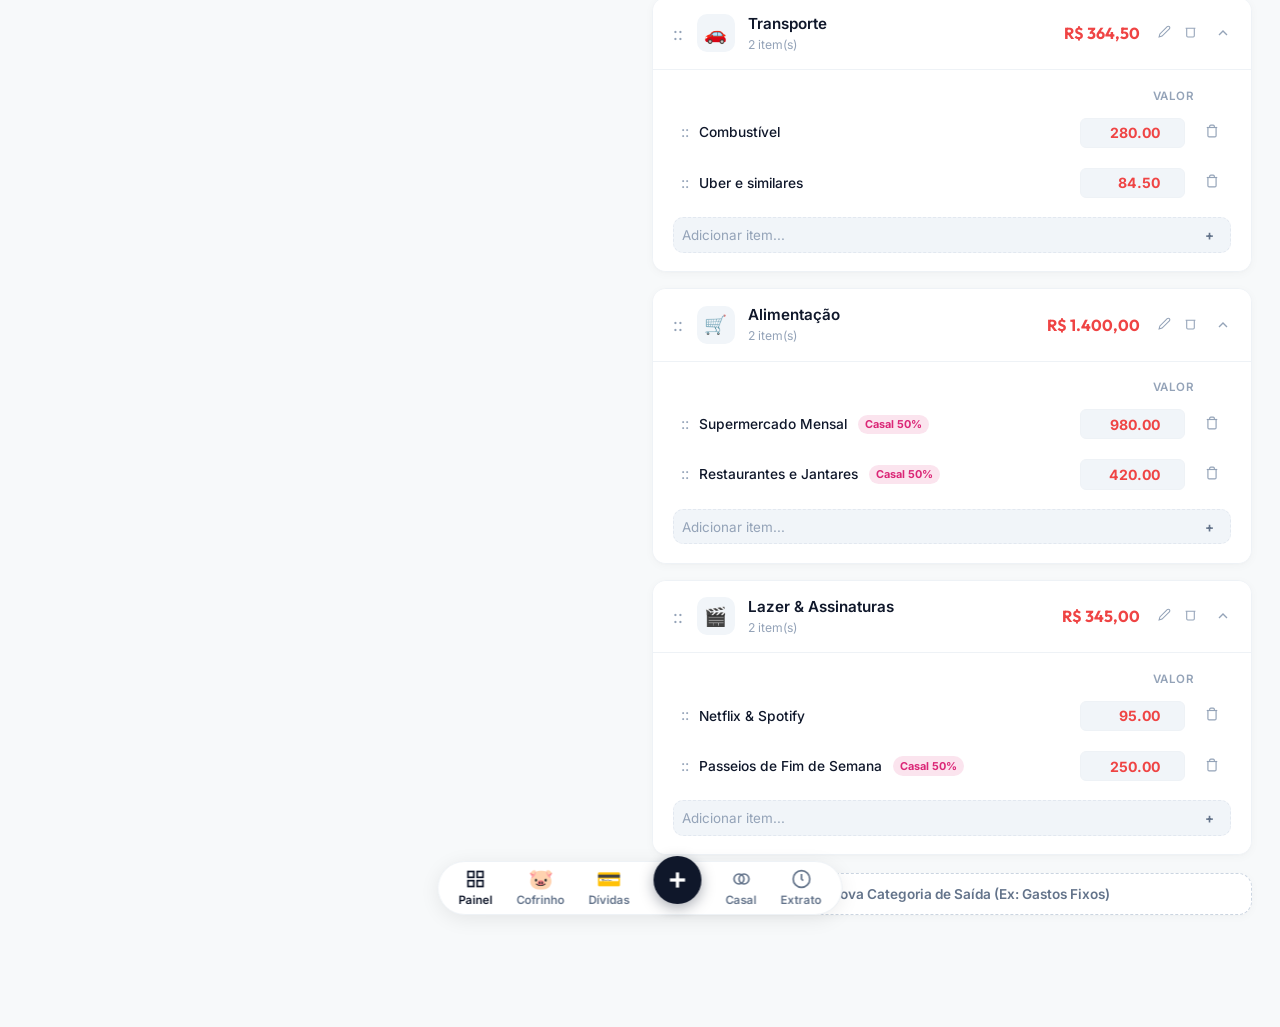
==== commit 9416ce11: "feat(mobile): otimizacao completa para dispositivos moveis e layout responsivo" ====
--- a/fin-dashboard/index.html
+++ b/fin-dashboard/index.html
@@ -2,7 +2,7 @@
 <html lang="pt-BR">
 <head>
   <meta charset="UTF-8" />
-  <meta name="viewport" content="width=device-width, initial-scale=1.0" />
+  <meta name="viewport" content="width=device-width, initial-scale=1.0, maximum-scale=1.0, user-scalable=no, viewport-fit=cover" />
   <title>FinFlow 360 | Gestão Financeira Inteligente - Rodrego, Rodrega e PJ</title>
   <meta name="description" content="Dashboard financeiro inteligente com controle de orçamento orçado vs realizado, metas familiares para o casal (Rodrego & Rodrega), acerto de contas 50/50, gestão de dívidas e sincronização em nuvem." />
   <meta name="keywords" content="gestão financeira, finanças pessoais, finanças casal, orçado vs realizado, dashboard financeiro, controle de gastos, finflow 360" />
--- a/fin-dashboard/styles.css
+++ b/fin-dashboard/styles.css
@@ -2536,4 +2536,418 @@
   text-decoration: underline;
 }
 
-
+/* ==========================================================================
+   MOBILE & RESPONSIVE ARCHITECTURE (Telas menores que 768px e 480px)
+   ========================================================================== */
+
+/* 1. Suporte a Safe Area (iPhone notch, barra inferior iOS/Android) */
+body {
+  padding-bottom: calc(88px + env(safe-area-inset-bottom, 0px));
+}
+
+@media (max-width: 768px) {
+  /* Container e espaçamentos gerais */
+  .app-container {
+    padding: 0.85rem 0.85rem 1.25rem 0.85rem;
+    gap: 1.1rem;
+    max-width: 100vw;
+    overflow-x: hidden;
+  }
+
+  /* Header Superior */
+  .app-header {
+    flex-direction: column;
+    align-items: stretch;
+    gap: 0.85rem;
+  }
+
+  .header-left {
+    justify-content: flex-start;
+  }
+
+  .header-main-title {
+    font-size: 1.15rem;
+  }
+
+  .header-welcome {
+    font-size: 0.78rem;
+  }
+
+  /* Barra de Seletor de Perfis deslizável na horizontal */
+  .profile-nav-pills {
+    width: 100%;
+    overflow-x: auto;
+    -webkit-overflow-scrolling: touch;
+    scrollbar-width: none;
+    padding: 0.35rem;
+    display: flex;
+    white-space: nowrap;
+    border-radius: var(--radius-md);
+  }
+
+  .profile-nav-pills::-webkit-scrollbar {
+    display: none;
+  }
+
+  .profile-pill {
+    padding: 0.45rem 0.75rem;
+    font-size: 0.78rem;
+    flex-shrink: 0;
+  }
+
+  /* Botões de Ação do Topo */
+  .header-right {
+    display: flex;
+    flex-wrap: wrap;
+    align-items: center;
+    gap: 0.5rem;
+    width: 100%;
+  }
+
+  .btn-cofrinho,
+  .btn-dividas-header,
+  .btn-cloud-sync,
+  .btn-personalizar,
+  .header-couple-pill {
+    flex: 1 1 auto;
+    justify-content: center;
+    font-size: 0.76rem;
+    padding: 0.45rem 0.65rem;
+    min-height: 38px;
+    white-space: nowrap;
+  }
+
+  .btn-ghost-icon {
+    flex-shrink: 0;
+    width: 38px;
+    height: 38px;
+  }
+
+  /* Seletor de Período (Mês e Ano) */
+  .period-bar-section {
+    flex-direction: column;
+    align-items: stretch;
+    gap: 0.65rem;
+  }
+
+  .period-bar-left {
+    flex-direction: column;
+    align-items: stretch;
+    gap: 0.65rem;
+    width: 100%;
+  }
+
+  .period-selector-box {
+    width: 100%;
+    justify-content: space-between;
+  }
+
+  .period-select-group {
+    flex: 1;
+    justify-content: center;
+  }
+
+  .period-select {
+    width: 100%;
+    text-align: center;
+    font-size: 0.95rem; /* Evita auto-zoom do iOS Safari em inputs < 16px */
+  }
+
+  .btn-import-previous {
+    width: 100%;
+    justify-content: center;
+    font-size: 0.78rem;
+    padding: 0.55rem;
+  }
+
+  .period-bar-right {
+    display: flex;
+    justify-content: flex-end;
+  }
+
+  .btn-clear-month {
+    width: 100%;
+    justify-content: center;
+    font-size: 0.8rem;
+  }
+
+  /* KPI Cards Grid */
+  .kpi-finavera-grid {
+    grid-template-columns: repeat(2, 1fr) !important;
+    gap: 0.75rem;
+  }
+
+  .card-kpi {
+    padding: 0.95rem 1rem;
+    border-radius: var(--radius-md);
+  }
+
+  .kpi-big-value {
+    font-size: 1.35rem;
+  }
+
+  .kpi-label {
+    font-size: 0.74rem;
+  }
+
+  /* Secondary Cards (Investido, Cofrinho, Dívidas, Gauge) */
+  .kpi-secondary-grid {
+    grid-template-columns: 1fr !important;
+    gap: 0.75rem;
+  }
+
+  .card-invested,
+  .card-cofrinho,
+  .card-dividas {
+    padding: 0.95rem 1rem;
+  }
+
+  .card-gauge {
+    flex-direction: column;
+    align-items: center;
+    gap: 1.25rem;
+    text-align: center;
+  }
+
+  .gauge-right {
+    width: 100%;
+    display: flex;
+    justify-content: space-around;
+    border-top: 1px solid var(--border-light);
+    padding-top: 0.85rem;
+  }
+
+  /* Barra de Ação de Categorias */
+  .categories-action-bar {
+    flex-direction: column;
+    align-items: stretch;
+    gap: 0.65rem;
+  }
+
+  .btn-nova-categoria {
+    width: 100%;
+    justify-content: center;
+    padding: 0.65rem;
+  }
+
+  .profile-current-indicator {
+    justify-content: center;
+  }
+
+  /* Colunas de Orçamento (Entradas e Saídas lado a lado viram verticais) */
+  .budget-columns-grid {
+    grid-template-columns: 1fr !important;
+    gap: 1.25rem;
+  }
+
+  /* Accordion Header & Itens de Categoria */
+  .accordion-header {
+    padding: 0.85rem 1rem;
+  }
+
+  .acc-titles .acc-name {
+    font-size: 0.9rem;
+  }
+
+  .acc-val {
+    font-size: 0.95rem;
+  }
+
+  .accordion-body {
+    padding: 0.65rem 0.65rem 1rem 0.65rem;
+  }
+
+  /* Cabeçalho da tabela de itens */
+  .items-table-header {
+    padding: 0.25rem 0.35rem;
+    font-size: 0.68rem;
+  }
+
+  .th-valor {
+    width: 95px;
+    padding-right: 1.5rem;
+  }
+
+  /* Linha de item individual */
+  .item-row {
+    padding: 0.5rem 0.35rem;
+    gap: 0.4rem;
+  }
+
+  .item-title-text {
+    font-size: 0.82rem;
+  }
+
+  .item-row-right {
+    gap: 0.4rem;
+  }
+
+  /* Input inline de Valor no mobile: fácil de tocar, sem overflow */
+  .inline-valor-input,
+  .inline-orcado-input,
+  .inline-realizado-input {
+    width: 92px !important;
+    padding: 0.4rem 0.4rem !important;
+    font-size: 0.88rem !important;
+    border-radius: var(--radius-xs);
+  }
+
+  /* Barra de Adicionar Rápido no rodapé da categoria */
+  .add-item-row {
+    padding: 0.45rem 0.65rem;
+  }
+
+  .add-item-row input {
+    font-size: 0.9rem;
+  }
+
+  /* Floating Dock Inferior no Celular */
+  .bottom-dock-nav {
+    width: calc(100% - 1.25rem);
+    max-width: 440px;
+    bottom: calc(0.65rem + env(safe-area-inset-bottom, 0px));
+    padding: 0.4rem 0.65rem;
+    gap: 0.25rem;
+    justify-content: space-between;
+    border-radius: var(--radius-xl);
+  }
+
+  .dock-btn {
+    flex: 1;
+    font-size: 0.68rem;
+    gap: 0.15rem;
+    padding: 0.2rem 0;
+  }
+
+  .dock-btn svg {
+    width: 18px;
+    height: 18px;
+  }
+
+  .dock-center-add-btn {
+    width: 44px;
+    height: 44px;
+    margin-top: -14px;
+    flex-shrink: 0;
+  }
+
+  .dock-center-add-btn svg {
+    width: 22px;
+    height: 22px;
+  }
+
+  /* Modais no Mobile (Estilo Bottom Sheet / Full Screen suave) */
+  .modal-backdrop {
+    padding: 0.65rem;
+    align-items: flex-end;
+  }
+
+  .modal-dialog {
+    max-width: 100% !important;
+    max-height: 92vh !important;
+    border-radius: var(--radius-xl) var(--radius-xl) 0 0;
+    margin-bottom: 0;
+  }
+
+  .modal-header {
+    padding: 1rem 1.15rem;
+  }
+
+  .modal-body {
+    padding: 1.15rem;
+    max-height: calc(85vh - 130px);
+    overflow-y: auto;
+    -webkit-overflow-scrolling: touch;
+  }
+
+  .modal-footer {
+    padding: 0.85rem 1.15rem calc(0.85rem + env(safe-area-inset-bottom, 0px)) 1.15rem;
+  }
+
+  /* Form inputs no mobile evitam auto-zoom no iOS */
+  .form-row input,
+  .form-row select,
+  .form-field input,
+  .form-field select,
+  .form-input,
+  .dab-row input,
+  .dab-inputs select {
+    font-size: 16px !important;
+  }
+
+  /* Formulários do Modal em 1 coluna */
+  .form-row {
+    flex-direction: column;
+    gap: 0.85rem;
+  }
+
+  /* Toggle de tipo Entrada / Saída */
+  .type-toggle-finavera {
+    flex-direction: row;
+    gap: 0.35rem;
+  }
+
+  .tt-btn {
+    padding: 0.55rem 0.5rem;
+    font-size: 0.76rem;
+    text-align: center;
+    justify-content: center;
+  }
+
+  /* Extrato: container com scroll horizontal garantido */
+  .table-container-extrato {
+    width: 100%;
+    overflow-x: auto;
+    -webkit-overflow-scrolling: touch;
+  }
+
+  .finavera-table {
+    min-width: 580px;
+  }
+
+  /* Modal de Dívidas no Mobile */
+  .dividas-kpis-grid {
+    grid-template-columns: repeat(2, 1fr) !important;
+    gap: 0.5rem;
+  }
+
+  .dab-row {
+    flex-direction: column;
+    align-items: stretch;
+  }
+
+  .btn-divida-pay {
+    width: 100%;
+    padding: 0.65rem;
+  }
+}
+
+/* Telas ultra-compactas (menor que 420px: iPhone SE, etc) */
+@media (max-width: 420px) {
+  .kpi-finavera-grid {
+    grid-template-columns: 1fr !important;
+  }
+
+  .app-container {
+    padding: 0.65rem 0.65rem 1.1rem 0.65rem;
+  }
+
+  .item-title-text {
+    max-width: 120px;
+  }
+
+  .inline-valor-input,
+  .inline-orcado-input,
+  .inline-realizado-input {
+    width: 82px !important;
+    font-size: 0.82rem !important;
+  }
+
+  .th-valor {
+    width: 85px;
+    padding-right: 1.2rem;
+  }
+}
+
+
+
